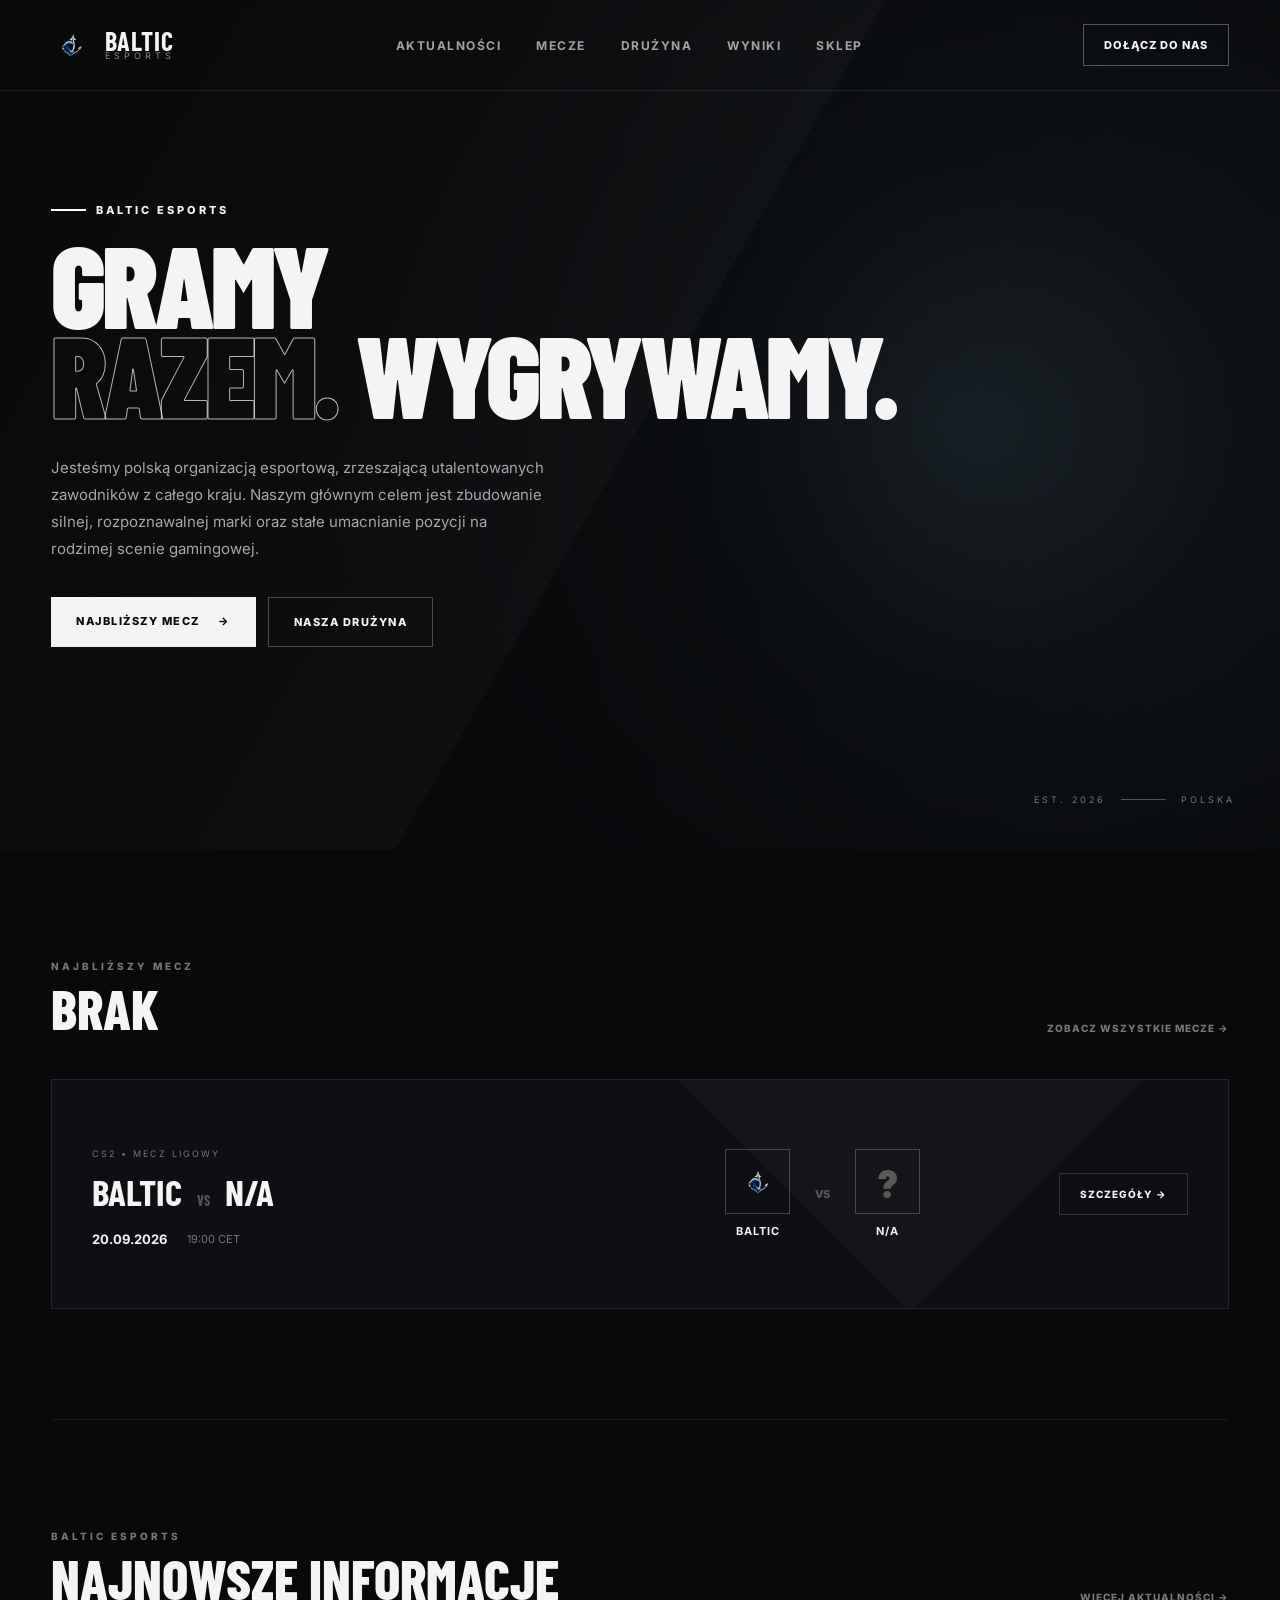
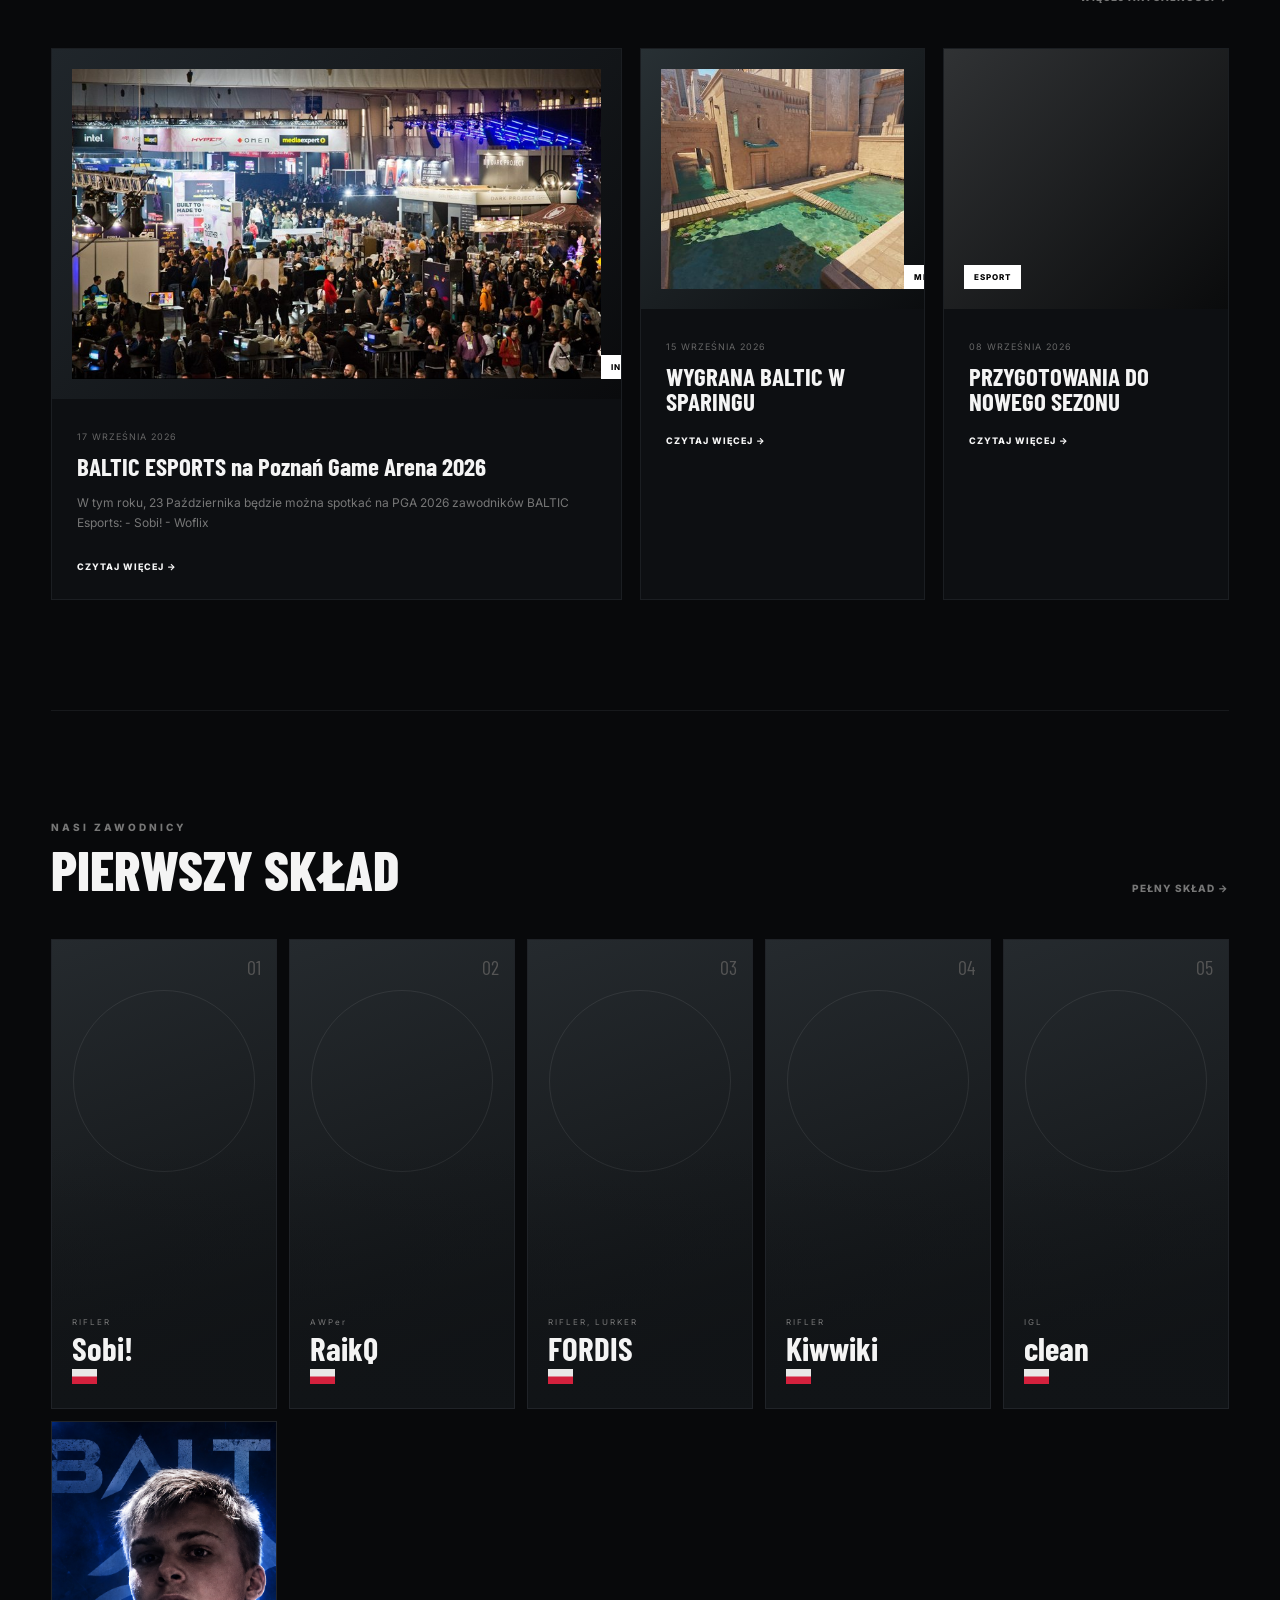
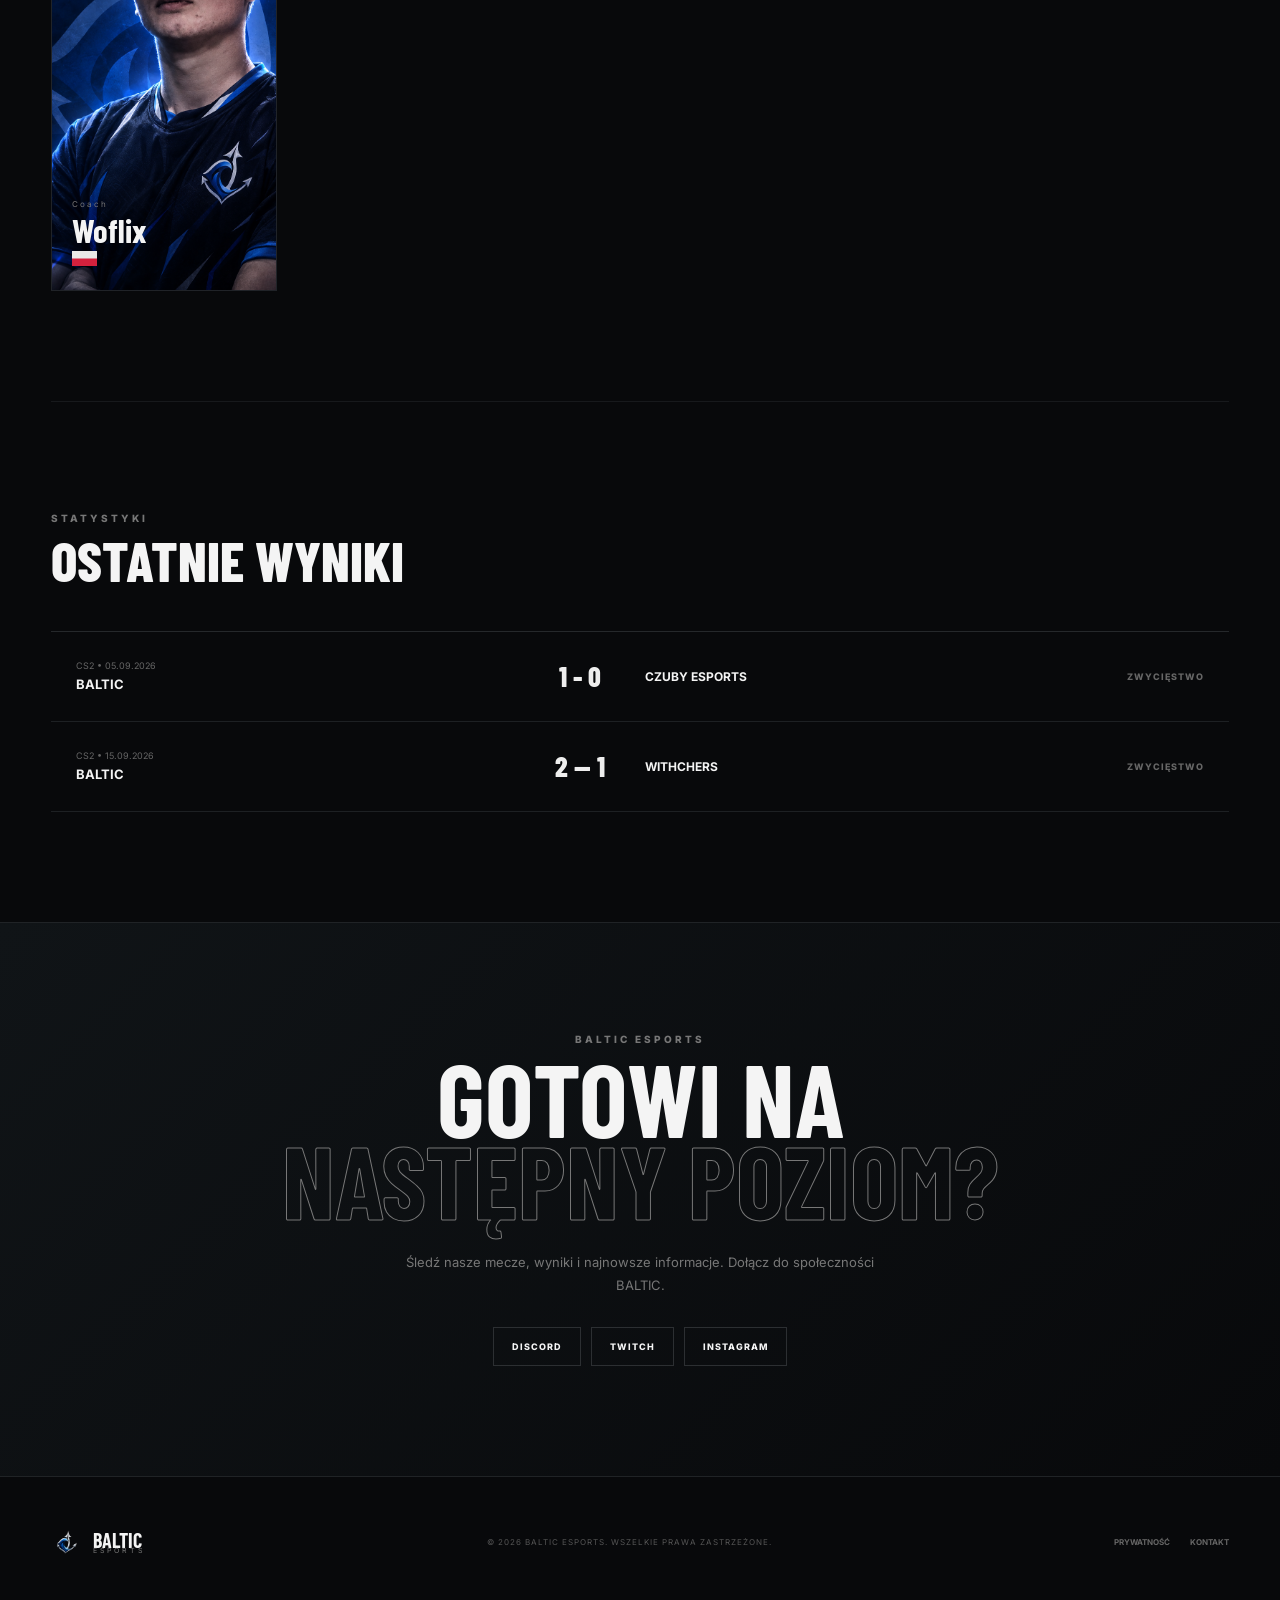
==== index.html @ 7f84e53c "Update links to point to the Baltic Esports news page" ====
<!DOCTYPE html>
<html lang="pl">
<head>
    <meta charset="UTF-8">
    <meta name="viewport" content="width=device-width, initial-scale=1.0">
    <title>BALTIC Esports</title>
    <link rel="stylesheet" href="index.css">
</head>
<body>
    <header class="navbar">
        <div class="nav-container">
            <a href="#" class="logo">
                <div class="logo-mark"><img class="logobaltic" src="BalticLogo.png" alt="Baltic"></div>
                <div class="logo-text">
                    <strong>BALTIC</strong>
                    <span>ESPORTS</span>
                </div>
            </a>
            <nav>
                <a href="#aktualnosci">AKTUALNOŚCI</a>
                <a href="#mecze">MECZE</a>
                <a href="#druzyna">DRUŻYNA</a>
                <a href="#wyniki">WYNIKI</a>
                <a href="#sklep">SKLEP</a>
            </nav>
            <a href="#kontakt" class="nav-button">DOŁĄCZ DO NAS</a>
        </div>
    </header>
    <main>
        <section class="hero">
            <div class="hero-overlay"></div>
            <div class="hero-content">
                <div class="hero-label">
                    <span></span>
                    BALTIC ESPORTS
                </div>
                <h1>
                    GRAMY<br>
                    <span>RAZEM.</span>
                    WYGRYWAMY.
                </h1>
                <p>
                    Jesteśmy polską organizacją esportową, zrzeszającą utalentowanych zawodników z całego kraju. Naszym głównym celem jest zbudowanie silnej, rozpoznawalnej marki oraz stałe umacnianie pozycji na rodzimej scenie gamingowej.
                </p>
                <div class="hero-buttons">
                    <a href="#mecze" class="button primary">
                        NAJBLIŻSZY MECZ
                        <span>→</span>
                    </a>
                    <a href="#druzyna" class="button secondary">
                        NASZA DRUŻYNA
                    </a>
                </div>
            </div>
            <div class="hero-side">
                <span>EST. 2026</span>
                <div></div>
                <span>POLSKA</span>
            </div>
        </section>
        <section class="match-section" id="mecze">
            <div class="section-header">
                <div>
                    <span class="section-tag">NAJBLIŻSZY MECZ</span>
                    <h2>BRAK</h2>
                </div>
                <a href="#wyniki">ZOBACZ WSZYSTKIE MECZE →</a>
            </div>
            <div class="match-card">
                <div class="match-info">
                    <span class="match-label">CS2 • MECZ LIGOWY</span>
                    <h3>BALTIC <span>VS</span> N/A</h3>

                    <div class="match-date">
                        <strong>20.09.2026</strong>
                        <span>19:00 CET</span>
                    </div>
                </div>
                <div class="match-teams">
                    <div class="team">
                        <div class="team-logo"><img class="logobaltic" src="BalticLogo.png" alt="Baltic"></div>
                        <strong>BALTIC</strong>
                    </div>
                    <div class="vs">VS</div>
                    <div class="team">
                        <div class="enemy-logo">?</div>
                        <strong>N/A</strong>
                    </div>
                </div>
                <a href="#" class="match-button">SZCZEGÓŁY →</a>
            </div>
        </section>
        <section class="news-section" id="aktualnosci">
            <div class="section-header">
                <div>
                    <span class="section-tag">BALTIC ESPORTS</span>
                    <h2>NAJNOWSZE INFORMACJE</h2>
                </div>
                <a href="#">WIĘCEJ AKTUALNOŚCI →</a>
            </div>
            <div class="news-grid">
                <article class="news-card featured">
                    <div class="news-image image-one">
                        <img src="pga.jpg" alt="pga">
                        <span>INFORMACJE</span>
                    </div>
                    <div class="news-content">
                        <small>17 WRZEŚNIA 2026</small>
                        <h3>BALTIC ESPORTS na Poznań Game Arena 2026</h3>
                        <p>
                            W tym roku, 23 Października będzie można spotkać na PGA 2026 zawodników BALTIC Esports:
                            - Sobi!
                            - Woflix
                        </p>
                        <a href="https://baltic-esports.com/aktualnosci">CZYTAJ WIĘCEJ →</a>
                    </div>
                </article>
                <article class="news-card">
                    <div class="news-image image-two">
                        <img src="anubis.jpg" alt="anubis">
                        <span>MECZE</span>
                    </div>
                    <div class="news-content">
                        <small>15 WRZEŚNIA 2026</small>
                        <h3>WYGRANA BALTIC W SPARINGU</h3>
                        <a href="https://baltic-esports.com/aktualnosci">CZYTAJ WIĘCEJ →</a>
                    </div>
                </article>
                <article class="news-card">
                    <div class="news-image image-three">
                        <span>ESPORT</span>
                    </div>
                    <div class="news-content">
                        <small>08 WRZEŚNIA 2026</small>
                        <h3>PRZYGOTOWANIA DO NOWEGO SEZONU</h3>
                        <a href="#">CZYTAJ WIĘCEJ →</a>
                    </div>
                </article>
            </div>
        </section>
        <section class="team-section" id="druzyna">
            <div class="section-header">
                <div>
                    <span class="section-tag">NASI ZAWODNICY</span>
                    <h2>PIERWSZY SKŁAD</h2>
                </div>
                <a href="#">PEŁNY SKŁAD →</a>
            </div>
            <div class="players">
                <div class="player">
                    <div class="player-number">01</div>
                    <div class="player-photo"></div>
                    <div class="player-info">
                        <span>RIFLER</span>
                        <h3>Sobi!</h3>
                        <small><img class="flaga" src="flagapolski.png" alt="polska"></small>
                    </div>
                </div>
                <div class="player">
                    <div class="player-number">02</div>
                    <div class="player-photo"></div>
                    <div class="player-info">
                        <span>AWPer</span>
                        <h3>RaikQ</h3>
                        <small><img class="flaga" src="flagapolski.png" alt="polska"></small>
                    </div>
                </div>
                <div class="player">
                    <div class="player-number">03</div>
                    <div class="player-photo"></div>
                    <div class="player-info">
                        <span>RIFLER, LURKER</span>
                        <h3>FORDIS</h3>
                        <small><img class="flaga" src="flagapolski.png" alt="polska"></small>
                    </div>
                </div>
                <div class="player">
                    <div class="player-number">04</div>
                    <div class="player-photo"></div>
                    <div class="player-info">
                        <span>RIFLER</span>
                        <h3>Kiwwiki</h3>
                        <small><img class="flaga" src="flagapolski.png" alt="polska"></small>
                    </div>
                </div>
                <div class="player">
                    <div class="player-number">05</div>
                    <div class="player-photo"></div>
                    <div class="player-info">
                        <span>IGL</span>
                        <h3>clean</h3>
                        <small><img class="flaga" src="flagapolski.png" alt="polska"></small>
                    </div>
                </div>
                <div class="player">
                    <div class="player-number">M</div>
                    <div class="player-photo"><img class="playerphoto" src="BALTIC_Woflix.png" alt="Woflix"</div>
                    <div class="player-info">
                        <span>Coach</span>
                        <h3>Woflix</h3>
                        <small><img class="flaga" src="flagapolski.png" alt="polska"></small>
                    </div>
                </div>
            </div>
        </section>
        <section class="results-section" id="wyniki">
            <div class="section-header">
                <div>
                    <span class="section-tag">STATYSTYKI</span>
                    <h2>OSTATNIE WYNIKI</h2>
                </div>
            </div>
            <div class="results">
                <div class="result">
                    <div>
                        <span>CS2 • 05.09.2026</span>
                        <strong>BALTIC</strong>
                    </div>

                    <div class="score win">
                        1 - 0
                    </div>

                    <div class="opponent">
                        CZUBY ESPORTS
                    </div>

                    <div class="result-status">ZWYCIĘSTWO</div>
                </div>
                <div class="result">
                    <div>
                        <span>CS2 • 15.09.2026</span>
                        <strong>BALTIC</strong>
                    </div>
                    <div class="score win">
                        2 — 1
                    </div>
                    <div class="opponent">
                        WITHCHERS
                    </div>
                    <div class="result-status">ZWYCIĘSTWO</div>
                </div>

            </div>

        </section>
        <section class="cta" id="kontakt">
            <div class="cta-content">
                <span class="section-tag">BALTIC ESPORTS</span>
                <h2>
                    GOTOWI NA<br>
                    <span>NASTĘPNY POZIOM?</span>
                </h2>
                <p>
                    Śledź nasze mecze, wyniki i najnowsze informacje.
                    Dołącz do społeczności BALTIC.
                </p>
                <div class="social-buttons">
                    <a href="https://discord.gg/GJgg8WzSNc">DISCORD</a>
                    <a href="https://twitch.tv/Baltic_Live">TWITCH</a>
                    <a href="https://instragram.com/Woflix_">INSTAGRAM</a>
                </div>
            </div>
        </section>
    </main>
    <footer>
        <div class="footer-logo">
            <div class="logo-mark"><img class="logobaltic" src="BalticLogo.png" alt="Baltic"></div>
            <div>
                <strong>BALTIC</strong>
                <span>ESPORTS</span>
            </div>
        </div>
        <p>© 2026 BALTIC ESPORTS. WSZELKIE PRAWA ZASTRZEŻONE.</p>
        <div class="footer-links">
            <a href="#">PRYWATNOŚĆ</a>
            <a href="mailto:woflix@baltic-esports.com">KONTAKT</a>
        </div>
    </footer>
</body>
</html>
---- index.css ----
@import url('https://fonts.googleapis.com/css2?family=Barlow+Condensed:wght@400;500;600;700;800;900&family=Inter:wght@400;500;600;700;800&display=swap');


/* =========================
   RESET
========================= */

* {
    margin: 0;
    padding: 0;
    box-sizing: border-box;
}

html {
    scroll-behavior: smooth;
}

body {
    background: #08090b;
    color: #f4f4f4;
    font-family: "Inter", sans-serif;
}

a {
    color: inherit;
    text-decoration: none;
}


/* =========================
   NAVBAR
========================= */

.navbar {
    position: absolute;
    top: 0;
    left: 0;
    width: 100%;
    z-index: 20;
    border-bottom: 1px solid rgba(255,255,255,0.08);
}

.nav-container {
    width: min(1400px, 92%);
    margin: auto;
    height: 90px;

    display: flex;
    align-items: center;
    justify-content: space-between;
}

.logo {
    display: flex;
    align-items: center;
    gap: 12px;
}

.logo-mark {
    width: 42px;
    height: 42px;
    display: flex;
    align-items: center;
    justify-content: center;
    color: #08090b;
    font-family: "Barlow Condensed";
    font-size: 30px;
    font-weight: 900;
    transform: skew(-8deg);
}

.logo-text {
    display: flex;
    flex-direction: column;
    line-height: 0.85;
}

.logo-text strong {
    font-family: "Barlow Condensed";
    font-size: 26px;
    letter-spacing: 1px;
}

.logo-text span {
    font-size: 9px;
    letter-spacing: 4px;
    opacity: 0.55;
}

nav {
    display: flex;
    gap: 35px;
}

nav a {
    font-size: 12px;
    font-weight: 700;
    letter-spacing: 1.5px;
    opacity: 0.65;
    transition: 0.25s;
}

nav a:hover {
    opacity: 1;
}

.nav-button {
    padding: 13px 20px;
    border: 1px solid rgba(255,255,255,0.3);

    font-size: 11px;
    font-weight: 800;
    letter-spacing: 1px;

    transition: 0.25s;
}

.nav-button:hover {
    background: white;
    color: black;
}


/* =========================
   HERO
========================= */

.hero {
    height: 850px;
    min-height: 700px;

    position: relative;
    overflow: hidden;

    display: flex;
    align-items: center;

    background:
        linear-gradient(90deg, #08090b 0%, rgba(8,9,11,0.85) 38%, rgba(8,9,11,0.25) 100%),
        radial-gradient(circle at 75% 50%, #25343d 0%, #11171b 25%, #08090b 60%);
}

.hero::after {
    content: "";

    position: absolute;
    inset: 0;

    background:
        linear-gradient(120deg,
        transparent 0%,
        rgba(255,255,255,0.025) 50%,
        transparent 50%);

    pointer-events: none;
}

.hero-content {
    position: relative;
    z-index: 5;

    width: min(1400px, 92%);
    margin: auto;
}

.hero-label {
    display: flex;
    align-items: center;
    gap: 10px;

    font-size: 11px;
    font-weight: 800;
    letter-spacing: 3px;

    margin-bottom: 22px;
}

.hero-label span {
    width: 35px;
    height: 2px;
    background: white;
}

.hero h1 {
    font-family: "Barlow Condensed";
    font-size: clamp(80px, 9vw, 145px);
    font-weight: 900;
    line-height: 0.78;
    letter-spacing: -4px;
}

.hero h1 span {
    color: transparent;
    -webkit-text-stroke: 1px rgba(255,255,255,0.7);
}

.hero p {
    max-width: 500px;
    margin-top: 35px;

    font-size: 15px;
    line-height: 1.8;
    color: #a5a7aa;
}

.hero-buttons {
    display: flex;
    gap: 12px;
    margin-top: 35px;
}

.button {
    padding: 17px 25px;

    font-size: 11px;
    font-weight: 800;
    letter-spacing: 1.5px;

    transition: 0.25s;
}

.button.primary {
    background: #f3f3f3;
    color: #08090b;
}

.button.primary span {
    margin-left: 15px;
}

.button.primary:hover {
    transform: translateY(-3px);
}

.button.secondary {
    border: 1px solid rgba(255,255,255,0.25);
}

.button.secondary:hover {
    background: rgba(255,255,255,0.08);
}

.hero-side {
    position: absolute;
    right: 45px;
    bottom: 45px;

    display: flex;
    align-items: center;
    gap: 15px;

    font-size: 9px;
    letter-spacing: 3px;
    color: #777;
}

.hero-side div {
    width: 45px;
    height: 1px;
    background: #555;
}


/* =========================
   GENERAL SECTIONS
========================= */

section:not(.hero) {
    width: min(1400px, 92%);
    margin: auto;
    padding: 110px 0;
}

.section-header {
    display: flex;
    align-items: end;
    justify-content: space-between;

    margin-bottom: 45px;
}

.section-tag {
    display: block;

    font-size: 10px;
    font-weight: 800;
    letter-spacing: 3px;

    color: #777;

    margin-bottom: 12px;
}

.section-header h2 {
    font-family: "Barlow Condensed";
    font-size: 55px;
    line-height: 0.9;
    font-weight: 800;
}

.section-header > a {
    font-size: 10px;
    font-weight: 800;
    letter-spacing: 1px;
    color: #777;
}

.section-header > a:hover {
    color: white;
}


/* =========================
   MATCH
========================= */

.match-section {
    border-bottom: 1px solid #17191c;
}

.match-card {
    min-height: 230px;

    padding: 40px;

    border: 1px solid #24272b;
    background: #0d0f12;

    display: grid;
    grid-template-columns: 1.2fr 1fr auto;
    align-items: center;
    gap: 30px;

    position: relative;
    overflow: hidden;
}

.match-card::before {
    content: "";

    position: absolute;
    width: 400px;
    height: 400px;

    right: 10%;
    top: -250px;

    background: rgba(255,255,255,0.025);
    transform: rotate(45deg);
}

.match-label {
    font-size: 9px;
    letter-spacing: 2px;
    color: #777;
}

.match-info h3 {
    font-family: "Barlow Condensed";
    font-size: 37px;
    margin: 8px 0 18px;
}

.match-info h3 span {
    font-size: 14px;
    color: #555;
    margin: 0 8px;
}

.match-date {
    display: flex;
    gap: 20px;
    align-items: center;
}

.match-date strong {
    font-size: 13px;
}

.match-date span {
    color: #777;
    font-size: 11px;
}

.match-teams {
    display: flex;
    align-items: center;
    justify-content: center;
    gap: 25px;
}

.team {
    display: flex;
    flex-direction: column;
    align-items: center;
    gap: 10px;
}

.team-logo,
.enemy-logo {
    width: 65px;
    height: 65px;

    display: flex;
    align-items: center;
    justify-content: center;

    font-family: "Barlow Condensed";
    font-size: 40px;
    font-weight: 900;

    border: 1px solid #444;
}

.enemy-logo {
    color: #555;
}

.team strong {
    font-size: 11px;
    letter-spacing: 1px;
}

.vs {
    color: #555;
    font-size: 11px;
    font-weight: 800;
}

.match-button {
    padding: 14px 20px;

    border: 1px solid #333;

    font-size: 10px;
    font-weight: 800;
    letter-spacing: 1px;

    transition: 0.25s;
}

.match-button:hover {
    background: white;
    color: black;
}


/* =========================
   NEWS
========================= */

.news-grid {
    display: grid;
    grid-template-columns: 2fr 1fr 1fr;
    gap: 18px;
}

.news-card {
    background: #0d0f12;
    border: 1px solid #1b1e22;
    overflow: hidden;
}
.news-image img {
  width: 100%;
  height: 100%;
  object-fit: cover;
  display: block; /* Usuwa zbędny margines na dole obrazka */
}
.news-image {
    height: 260px;
    display: flex;
    align-items: end;
    padding: 20px;
    background:
        linear-gradient(135deg, #20262b, #0a0b0d);
}

.featured .news-image {
    height: 350px;
}

.image-two {
    background:
        linear-gradient(135deg, #283034, #0b0d0f);
}

.image-three {
    background:
        linear-gradient(135deg, #303234, #0a0b0c);
}

.news-image span {
    padding: 7px 10px;
    background: white;
    color: black;

    font-size: 8px;
    font-weight: 800;
    letter-spacing: 1px;
}

.news-content {
    padding: 25px;
}

.news-content small {
    font-size: 9px;
    color: #666;
    letter-spacing: 1px;
}

.news-content h3 {
    font-family: "Barlow Condensed";
    font-size: 25px;
    line-height: 1;

    margin: 10px 0 14px;
}

.news-content p {
    color: #777;
    font-size: 12px;
    line-height: 1.7;
    margin-bottom: 20px;
}

.news-content a {
    font-size: 9px;
    font-weight: 800;
    letter-spacing: 1px;
}


/* =========================
   TEAM
========================= */

.team-section {
    border-top: 1px solid #17191c;
}

.players {
    display: grid;
    grid-template-columns: repeat(5, 1fr);
    gap: 12px;
}

.player {
    height: 470px;

    position: relative;
    overflow: hidden;

    background:
        linear-gradient(160deg, #252a2e, #0d0f11);

    border: 1px solid #202328;

    transition: 0.3s;
}

.player:hover {
    transform: translateY(-8px);
    border-color: #555;
}

.player::before {
    content: "";

    position: absolute;
    width: 180px;
    height: 180px;

    top: 50px;
    left: 50%;

    transform: translateX(-50%);

    border-radius: 50%;

    border: 1px solid rgba(255,255,255,0.08);
}

.player-photo {
    position: absolute;
    width: 100%;
    height: 80%;
    bottom: 0;
    background:
        linear-gradient(
            to top,
            #111417 0%,
            transparent 70%
        );
}
.playerphoto {
   height: 470px;
   position: absolute;
   left: -30%;
   bottom: 0;
}

.player-number {
    position: absolute;

    right: 15px;
    top: 15px;

    font-family: "Barlow Condensed";
    font-size: 20px;
    color: #555;
}

.player-info {
    position: absolute;

    bottom: 20px;
    left: 20px;

    z-index: 2;
}

.player-info span {
    font-size: 8px;
    letter-spacing: 2px;
    color: #777;
}

.player-info h3 {
    font-family: "Barlow Condensed";
    font-size: 33px;
    line-height: 0.9;
    margin: 5px 0;
}

.player-info small {
    font-size: 9px;
    color: #aaa;
}


/* =========================
   RESULTS
========================= */

.results-section {
    border-top: 1px solid #17191c;
}

.results {
    border-top: 1px solid #25282b;
}

.result {
    min-height: 90px;

    padding: 20px 25px;

    display: grid;
    grid-template-columns: 1fr 130px 1fr 120px;
    align-items: center;

    border-bottom: 1px solid #1d2023;
}

.result > div:first-child {
    display: flex;
    flex-direction: column;
    gap: 5px;
}

.result span {
    color: #666;
    font-size: 9px;
}

.result strong {
    font-size: 13px;
}

.score {
    font-family: "Barlow Condensed";
    font-size: 28px;
    font-weight: 800;
    text-align: center;
}

.score.win {
    color: #eee;
}

.score.loss {
    color: #777;
}

.opponent {
    font-size: 12px;
    font-weight: 700;
   float: right;
}

.result-status {
    text-align: right;
    font-size: 9px;
    font-weight: 800;
    letter-spacing: 1px;
    color: #666;
}


/* =========================
   CTA
========================= */

.cta {
    width: 100% !important;

    text-align: center;

    background:
        linear-gradient(
            135deg,
            #101417,
            #08090b
        );

    border-top: 1px solid #202326;
    border-bottom: 1px solid #202326;
}

.cta-content {
    max-width: 750px;
    margin: auto;
}

.cta h2 {
    font-family: "Barlow Condensed";
    font-size: clamp(65px, 8vw, 110px);
    line-height: 0.8;
    margin-bottom: 30px;
}

.cta h2 span {
    color: transparent;
    -webkit-text-stroke: 1px #777;
}

.cta p {
    color: #777;
    font-size: 13px;
    line-height: 1.8;
    max-width: 500px;
    margin: auto;
}

.social-buttons {
    margin-top: 30px;

    display: flex;
    justify-content: center;
    gap: 10px;
}

.social-buttons a {
    padding: 13px 18px;

    border: 1px solid #2c2f32;

    font-size: 9px;
    font-weight: 800;
    letter-spacing: 1px;

    transition: 0.25s;
}

.social-buttons a:hover {
    background: white;
    color: black;
}


/* =========================
   FOOTER
========================= */

footer {
    min-height: 130px;

    width: min(1400px, 92%);
    margin: auto;

    display: flex;
    align-items: center;
    justify-content: space-between;

    gap: 30px;
}

.footer-logo {
    display: flex;
    align-items: center;
    gap: 10px;
}

.footer-logo .logo-mark {
    width: 32px;
    height: 32px;
    font-size: 22px;
}

.footer-logo > div:last-child {
    display: flex;
    flex-direction: column;
    line-height: 0.8;
}

.footer-logo strong {
    font-family: "Barlow Condensed";
    font-size: 20px;
}

.footer-logo span {
    font-size: 7px;
    letter-spacing: 3px;
    color: #777;
}

footer p {
    color: #555;
    font-size: 8px;
    letter-spacing: 1px;
}

.footer-links {
    display: flex;
    gap: 20px;
}

.footer-links a {
    color: #666;
    font-size: 8px;
    font-weight: 700;
}

.footer-links a:hover {
    color: white;
}


/* =========================
   RESPONSIVE
========================= */

@media (max-width: 1000px) {

    nav {
        display: none;
    }

    .match-card {
        grid-template-columns: 1fr;
        text-align: center;
    }

    .match-date {
        justify-content: center;
    }

    .news-grid {
        grid-template-columns: 1fr;
    }

    .players {
        grid-template-columns: repeat(2, 1fr);
    }

    .result {
        grid-template-columns: 1fr 100px 1fr;
    }

    .result-status {
        display: none;
    }

    footer {
        flex-direction: column;
        justify-content: center;
        padding: 40px 0;
    }
}


@media (max-width: 600px) {

    .nav-button {
        display: none;
    }

    .hero {
        height: 750px;
    }

    .hero h1 {
        font-size: 70px;
        letter-spacing: -2px;
    }

    .hero p {
        font-size: 13px;
    }

    .hero-buttons {
        flex-direction: column;
        width: 220px;
    }

    .section-header {
        align-items: start;
        flex-direction: column;
        gap: 20px;
    }

    .section-header h2 {
        font-size: 43px;
    }

    section:not(.hero) {
        padding: 75px 0;
    }

    .players {
        grid-template-columns: 1fr;
    }

    .player {
        height: 420px;
    }

    .result {
        grid-template-columns: 1fr 90px 1fr;
        padding: 20px 10px;
    }

    .opponent {
        text-align: right;
    }

    .social-buttons {
        flex-direction: column;
        width: 200px;
        margin-left: auto;
        margin-right: auto;
    }
}
.flaga {
   width: 25px;
}
.logobaltic {
   width: 30px;
}
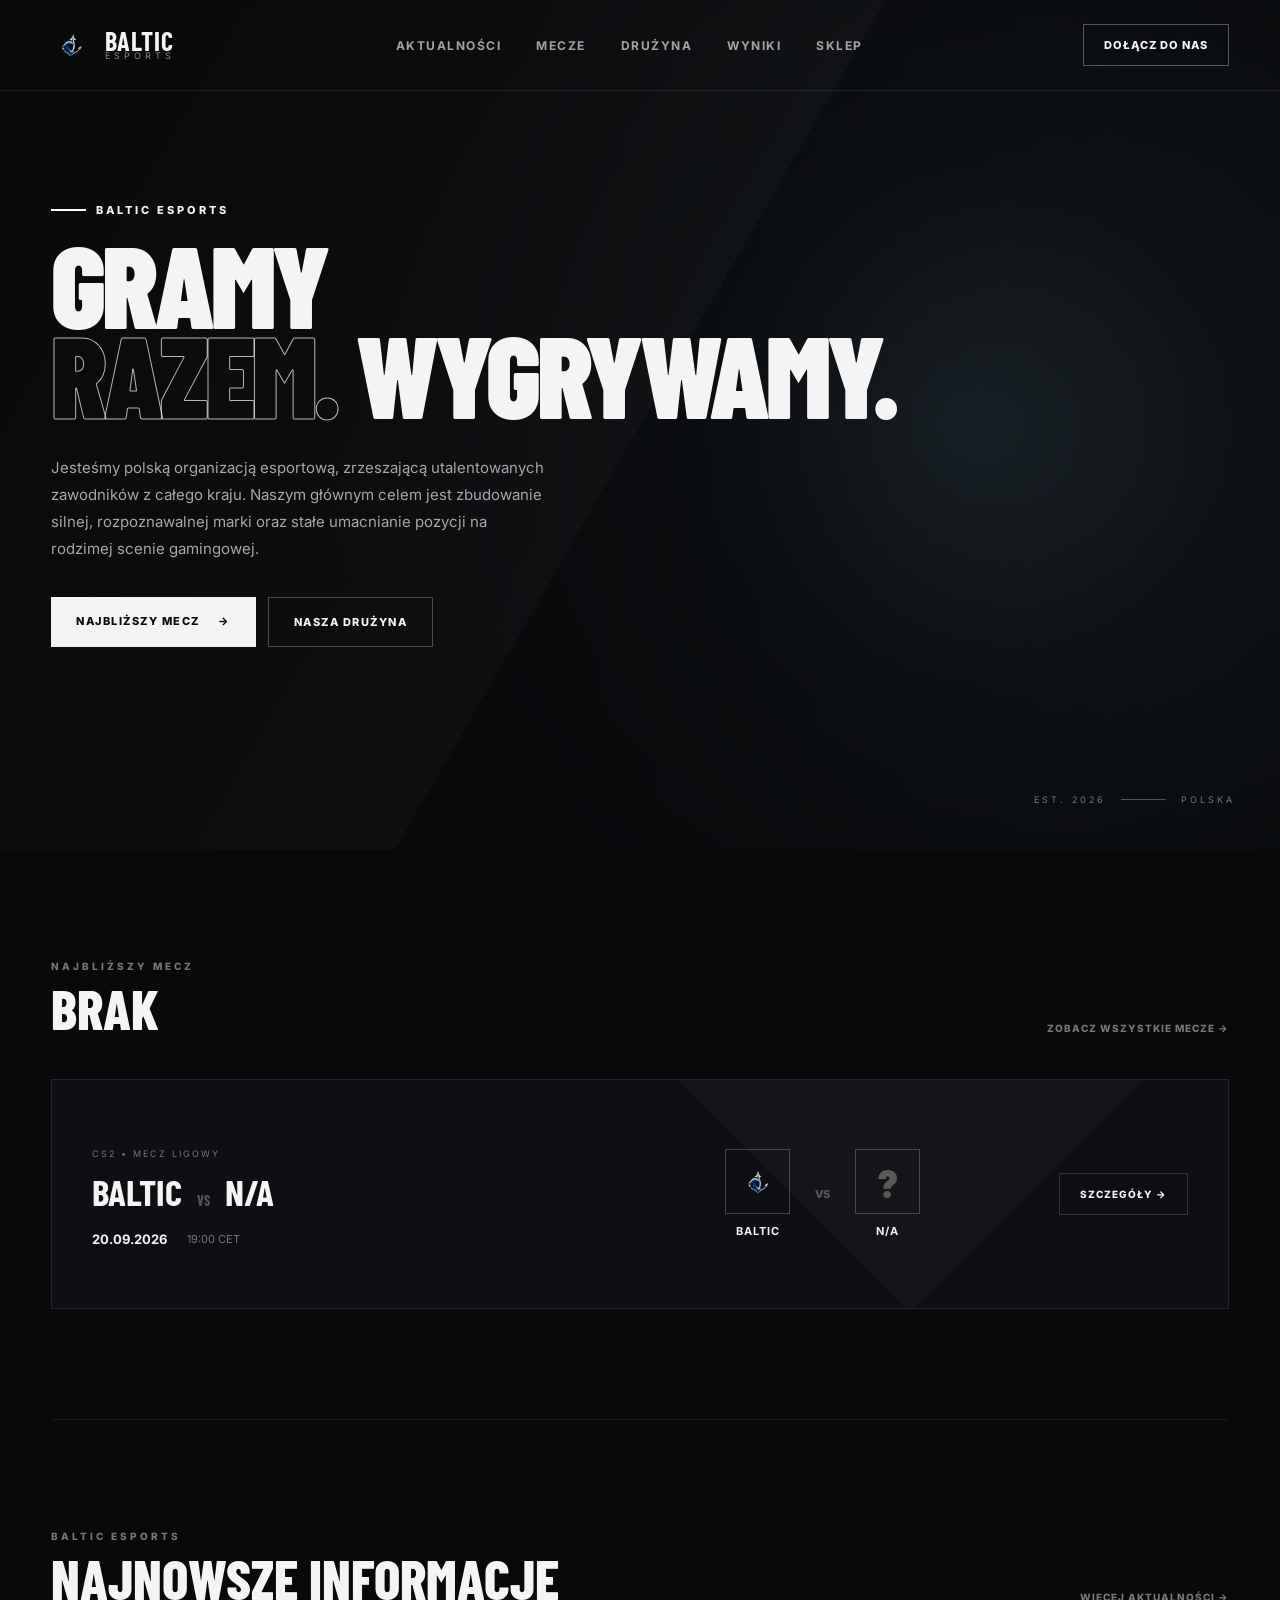
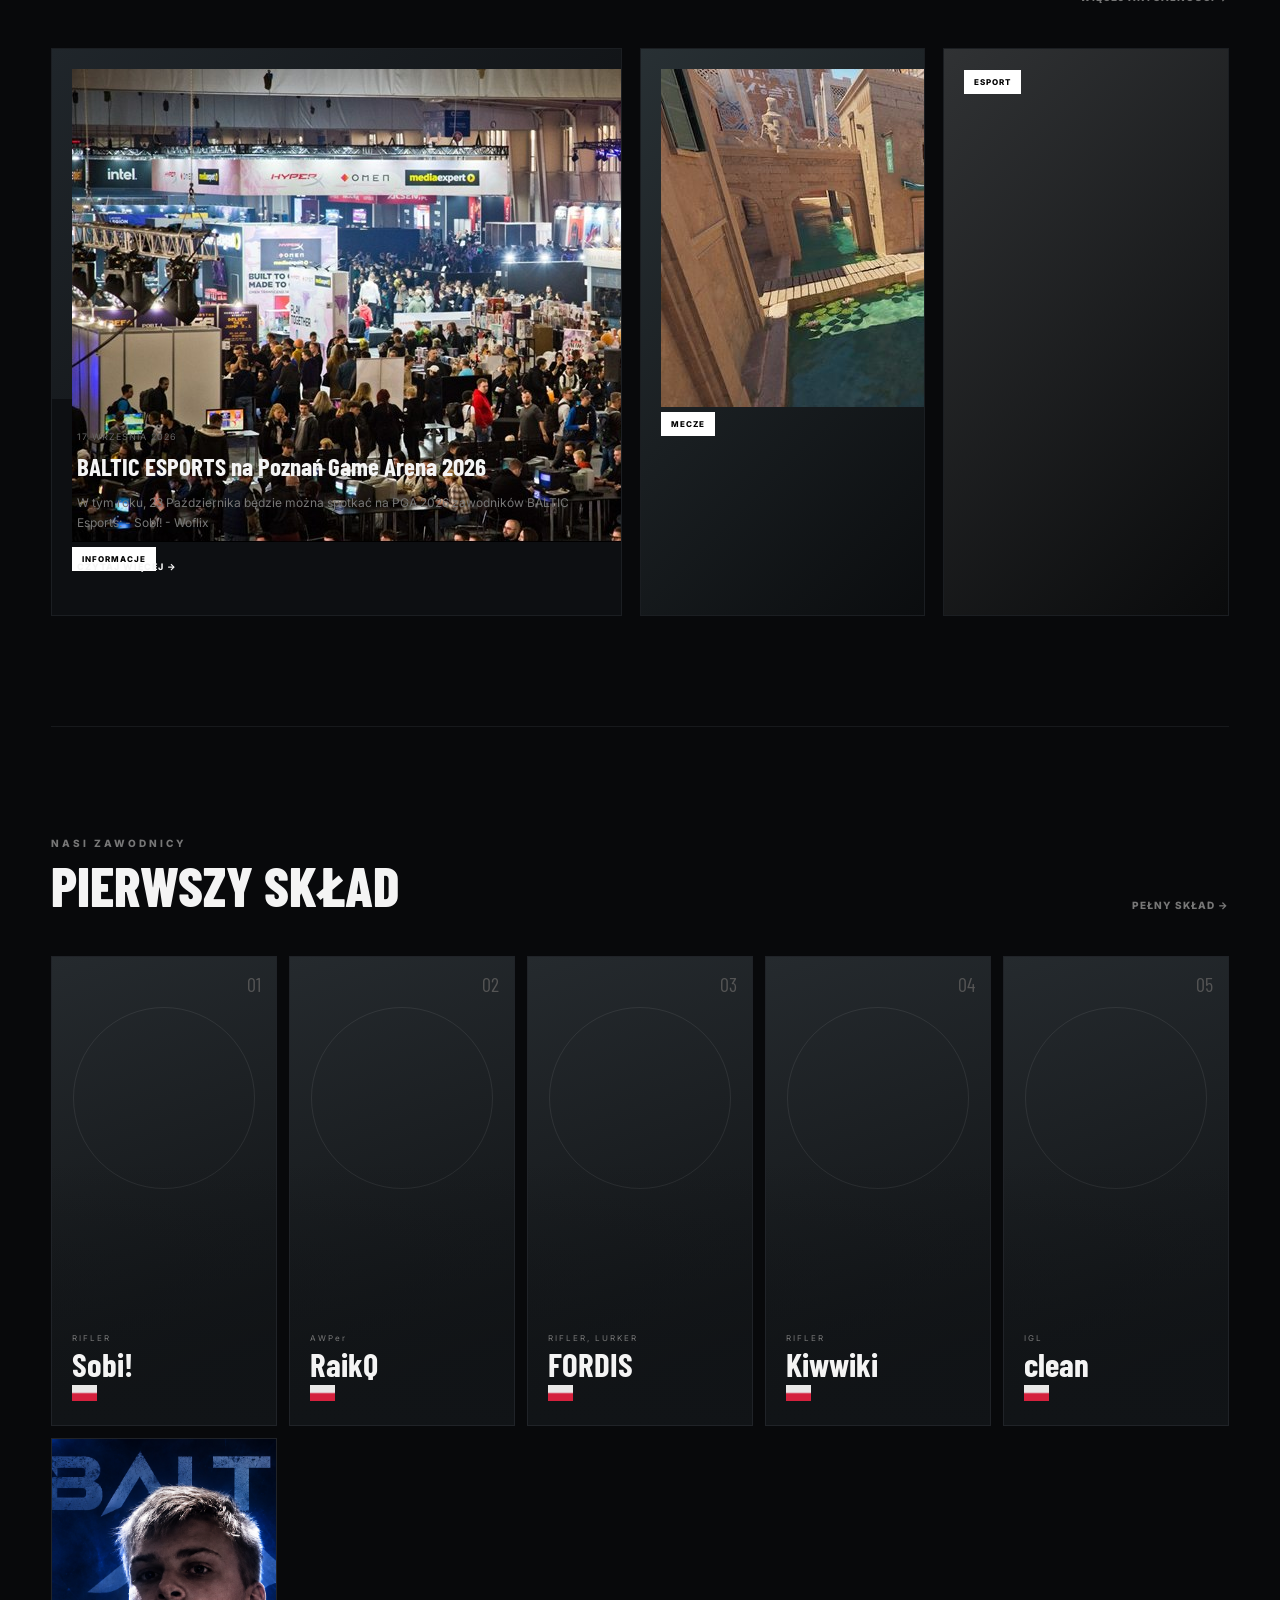
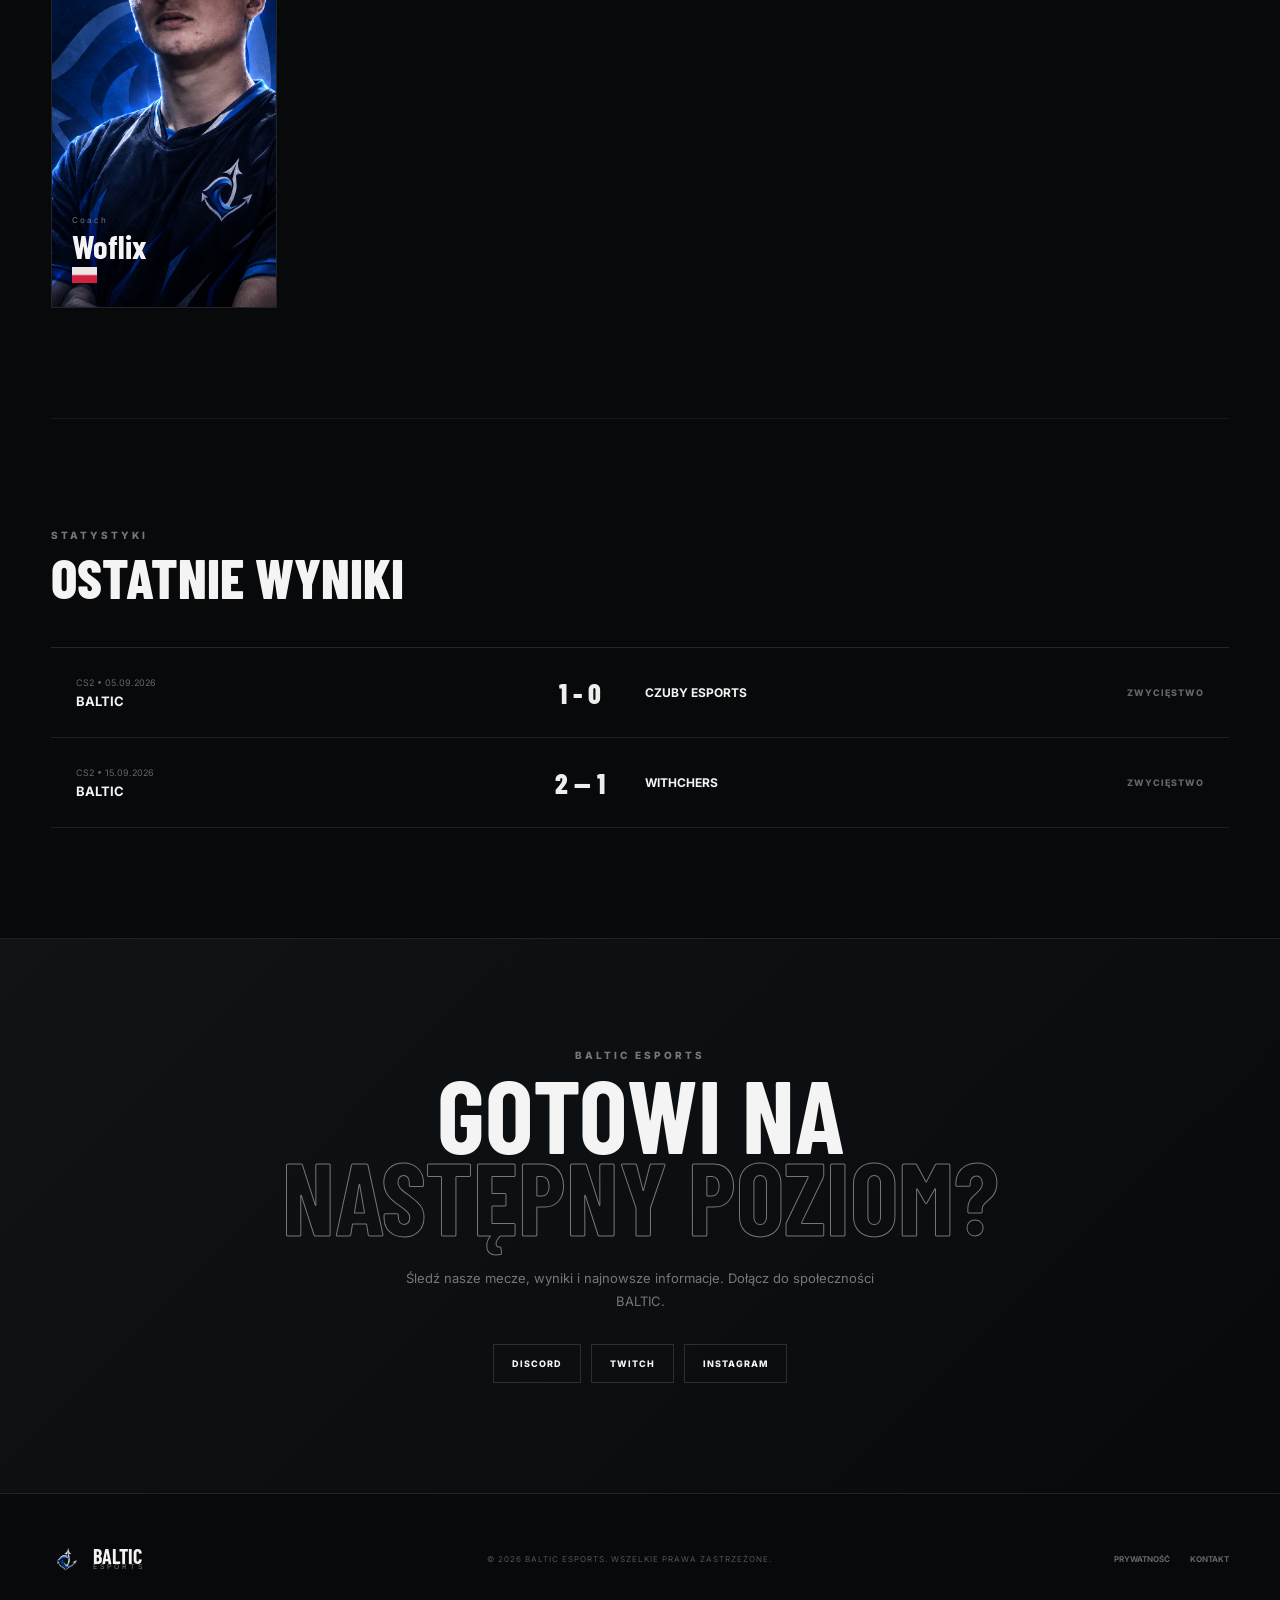
==== commit 001a1320: "Update news links to point to relative path" ====
--- a/index.html
+++ b/index.html
@@ -112,7 +112,7 @@
                             - Sobi!
                             - Woflix
                         </p>
-                        <a href="https://baltic-esports.com/aktualnosci">CZYTAJ WIĘCEJ →</a>
+                        <a href="/aktualnosci/">CZYTAJ WIĘCEJ →</a>
                     </div>
                 </article>
                 <article class="news-card">
@@ -123,7 +123,7 @@
                     <div class="news-content">
                         <small>15 WRZEŚNIA 2026</small>
                         <h3>WYGRANA BALTIC W SPARINGU</h3>
-                        <a href="https://baltic-esports.com/aktualnosci">CZYTAJ WIĘCEJ →</a>
+                        <a href="/aktualnosci/">CZYTAJ WIĘCEJ →</a>
                     </div>
                 </article>
                 <article class="news-card">
--- a/index.css
+++ b/index.css
@@ -460,15 +460,13 @@
     border: 1px solid #1b1e22;
     overflow: hidden;
 }
-.news-image img {
-  width: 100%;
+.news-image {
+    height: 260px;
+    display: flex;
+   width: 100%;
   height: 100%;
   object-fit: cover;
-  display: block; /* Usuwa zbędny margines na dole obrazka */
-}
-.news-image {
-    height: 260px;
-    display: flex;
+  display: block;
     align-items: end;
     padding: 20px;
     background:
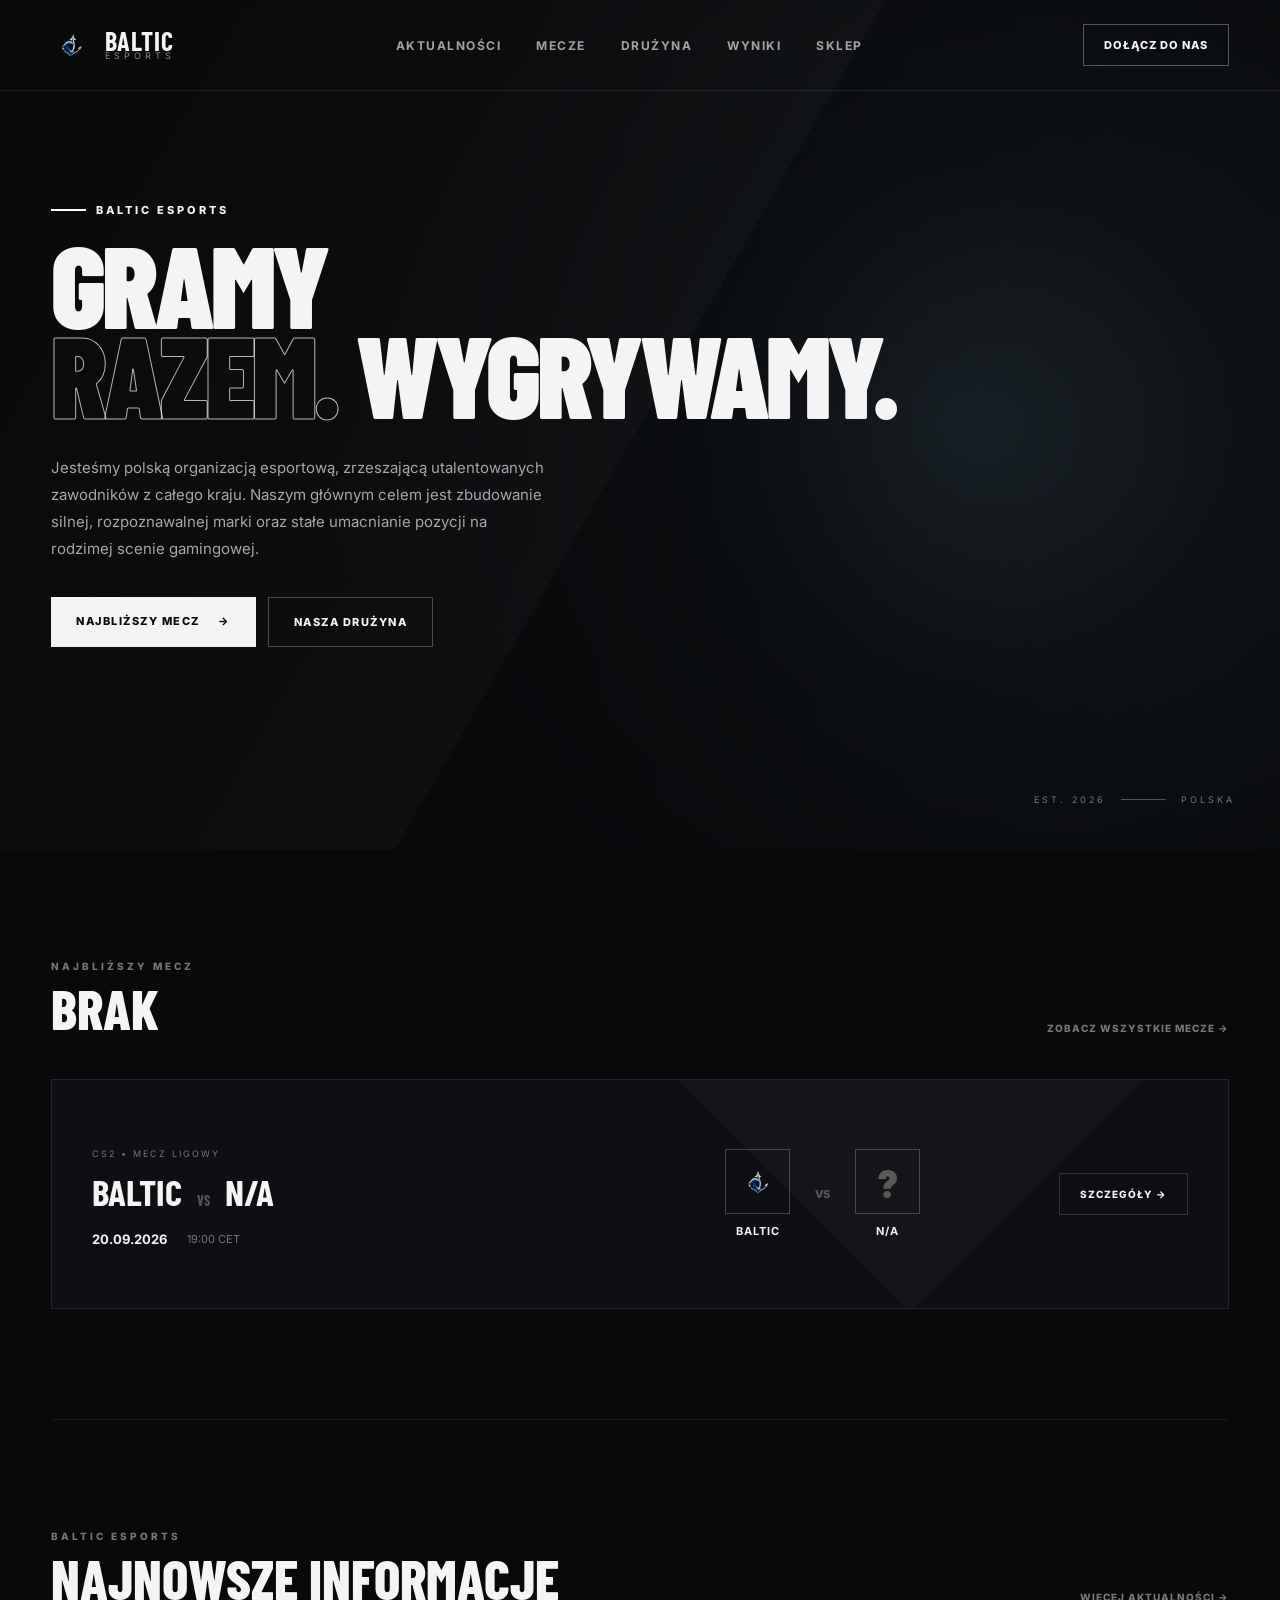
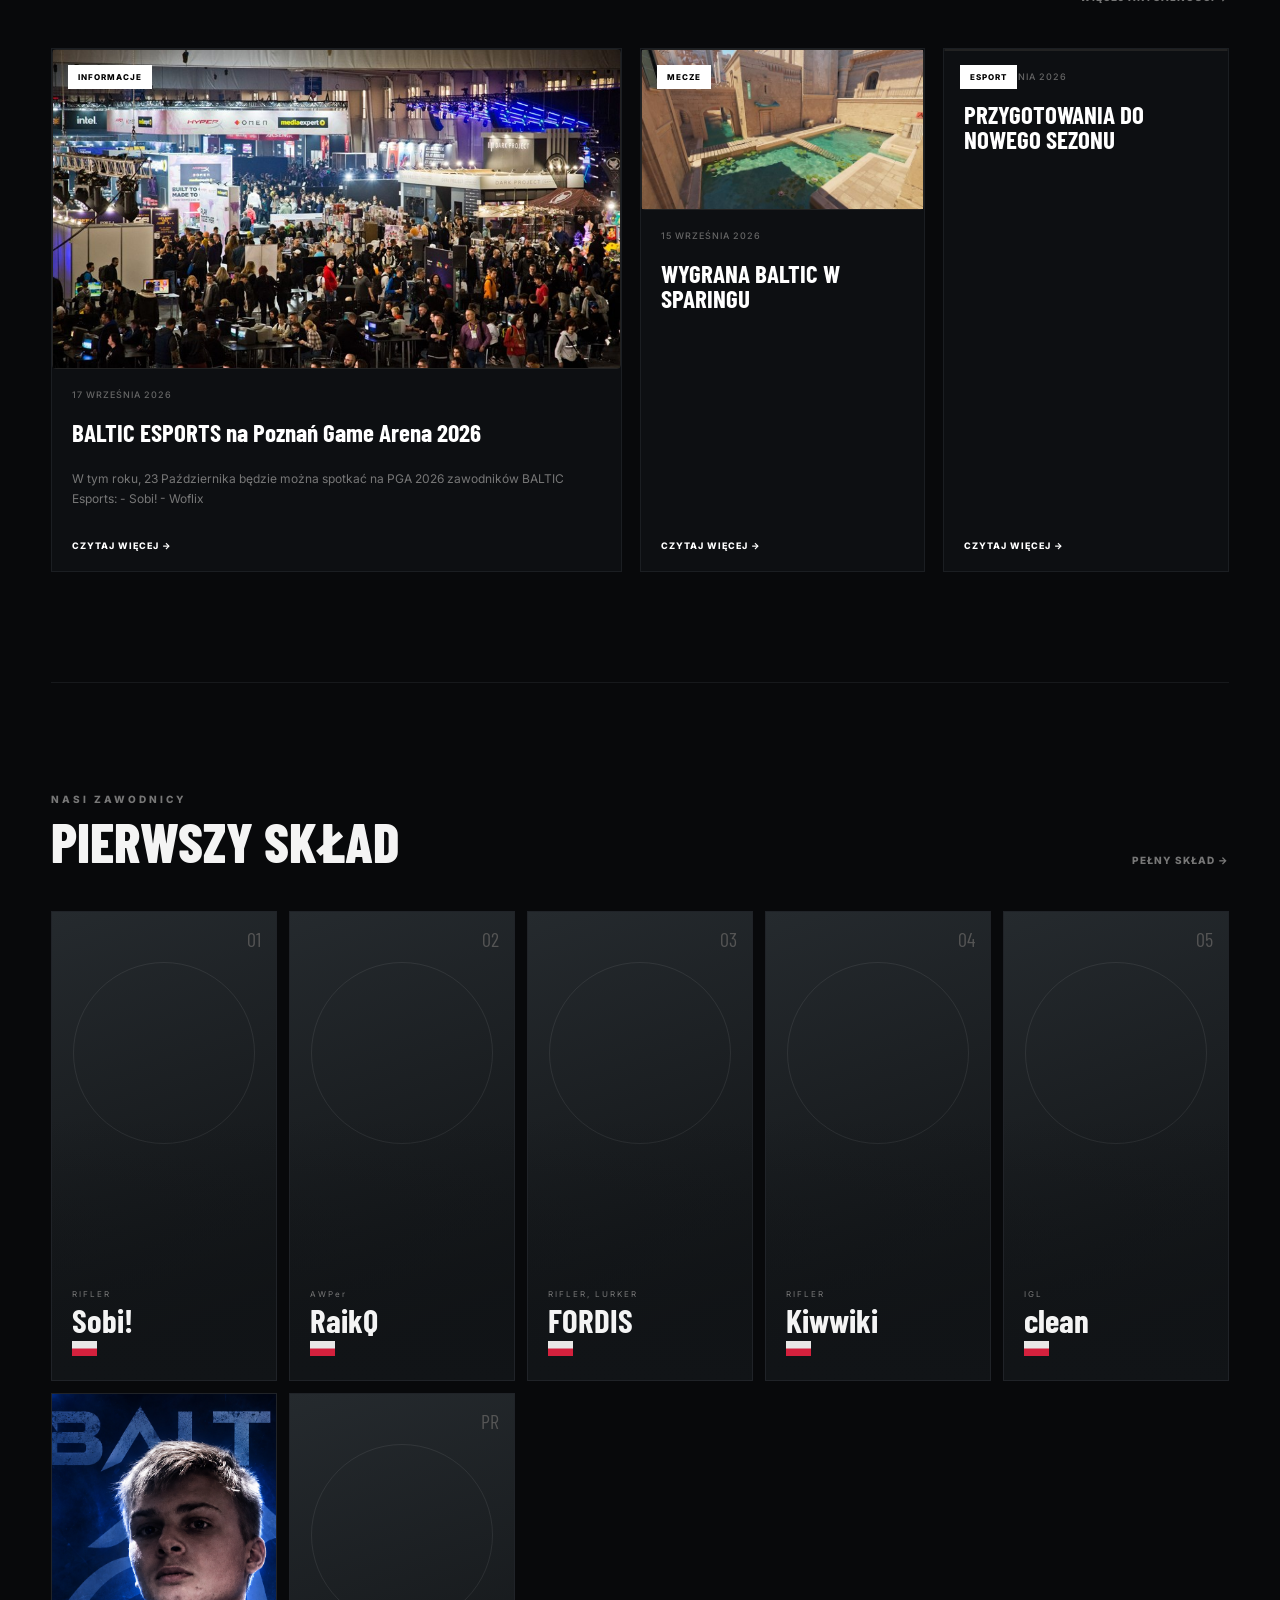
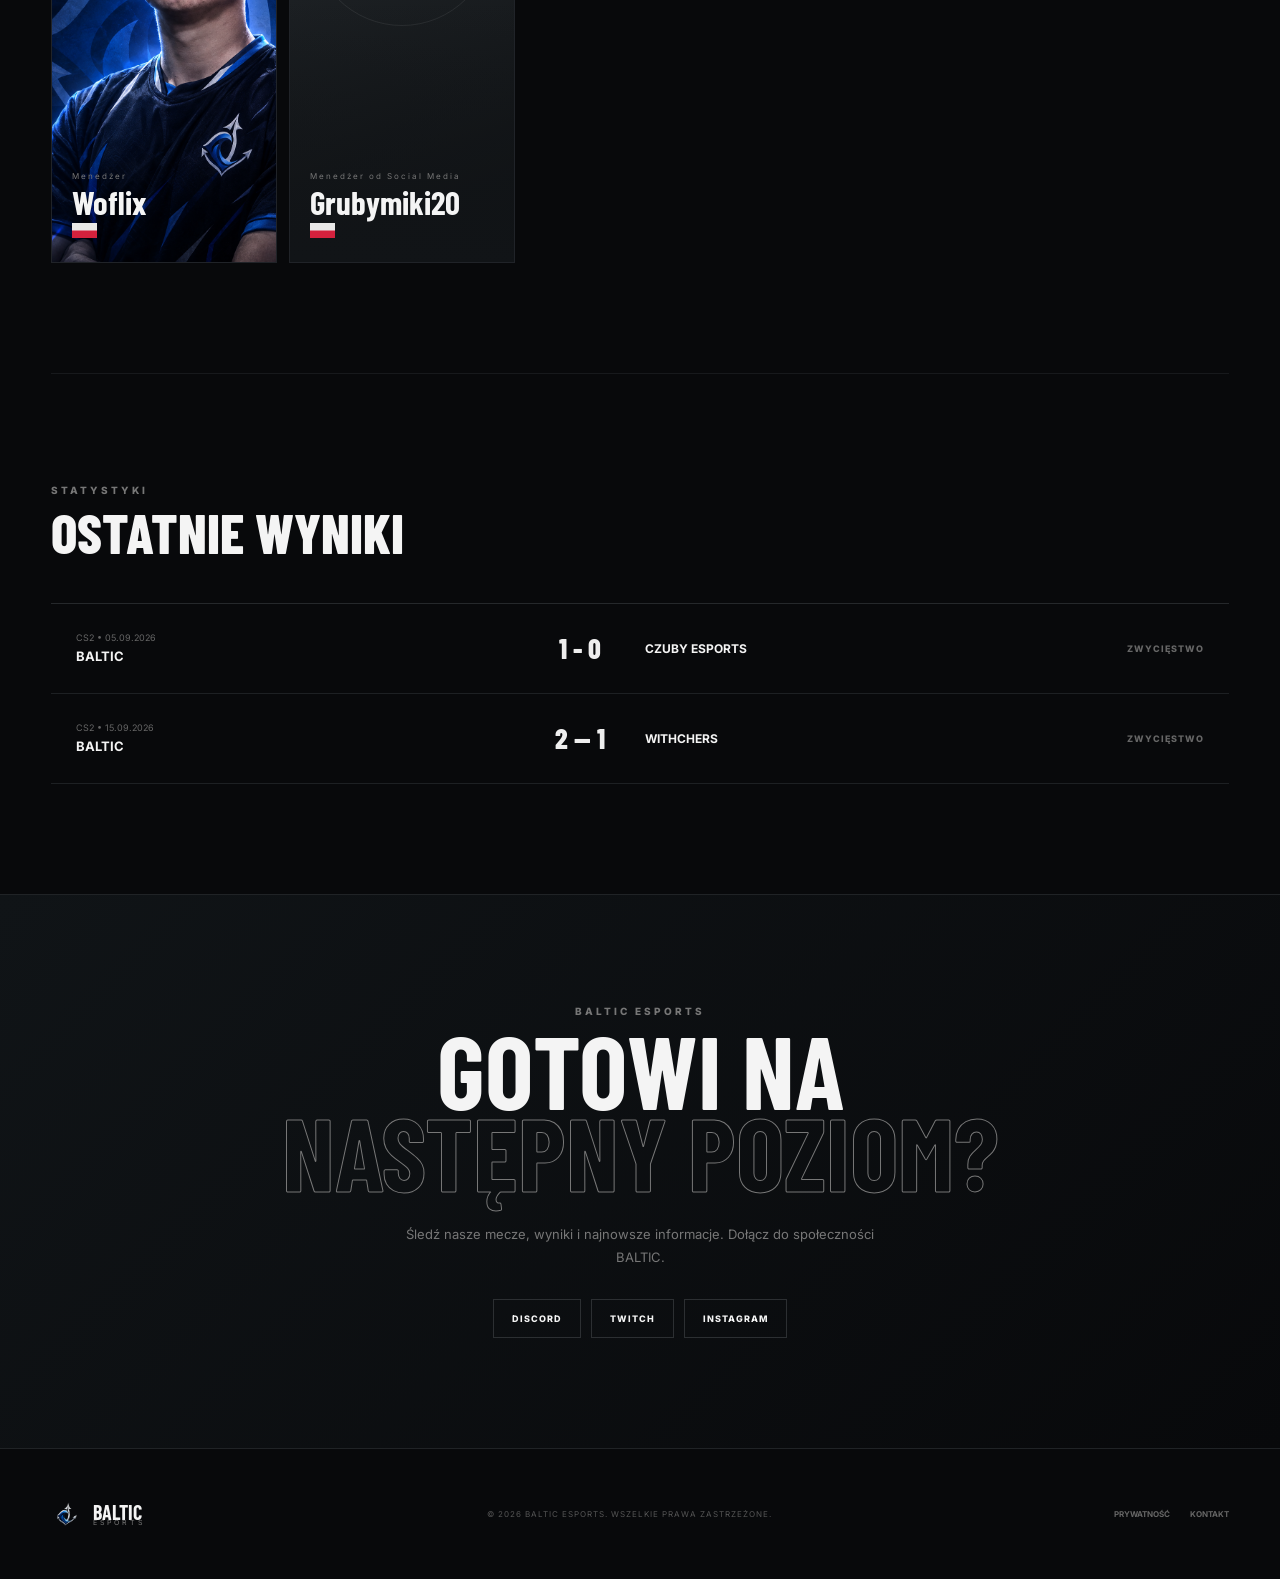
==== commit 09c3b144: "Update player roles and add new player section" ====
--- a/index.html
+++ b/index.html
@@ -194,10 +194,19 @@
                 </div>
                 <div class="player">
                     <div class="player-number">M</div>
-                    <div class="player-photo"><img class="playerphoto" src="BALTIC_Woflix.png" alt="Woflix"</div>
-                    <div class="player-info">
-                        <span>Coach</span>
+                    <div class="player-photo"><img class="playerphoto" src="BALTIC_Woflix.png" alt="Woflix"></div>
+                    <div class="player-info">
+                        <span>Menedżer</span>
                         <h3>Woflix</h3>
+                        <small><img class="flaga" src="flagapolski.png" alt="polska"></small>
+                    </div>
+                </div>
+                    <div class="player">
+                    <div class="player-number">PR</div>
+                    <div class="player-photo"></div>
+                    <div class="player-info">
+                        <span>Menedżer od Social Media</span>
+                        <h3>Grubymiki20</h3>
                         <small><img class="flaga" src="flagapolski.png" alt="polska"></small>
                     </div>
                 </div>
--- a/index.css
+++ b/index.css
@@ -455,22 +455,103 @@
     gap: 18px;
 }
 
+/* GŁÓWNA KARTA */
 .news-card {
-    background: #0d0f12;
-    border: 1px solid #1b1e22;
-    overflow: hidden;
-}
+  background: #0d0f12;
+  border: 1px solid #1b1e22;
+  overflow: hidden;
+  display: flex;
+  flex-direction: column; /* Układa elementy w pionie: najpierw obrazek, potem treść */
+  height: 100%; /* Sprawia, że karty w jednym rzędzie mają równą wysokość */
+}
+
+/* KONTENER NA OBRAZEK */
 .news-image {
-    height: 260px;
-    display: flex;
-   width: 100%;
+  position: relative; /* Pozwala na pozycjonowanie absolutne napisu (MECZE, ESPORT) */
+  width: 100%;
+  height: 240px; /* Stała wysokość dla obrazków w zwykłych kartach */
+  flex-shrink: 0; /* Zapobiega kurczeniu się obrazka */
+}
+
+/* KARTA WYRÓŻNIONA (Pierwsza z lewej) */
+.featured .news-image {
+  height: 320px; /* Pierwsza karta może mieć większy obrazek */
+}
+
+/* DOPASOWANIE SAMEGO OBRAZKA */
+.news-image img {
+  width: 100%;
   height: 100%;
-  object-fit: cover;
+  object-fit: cover; /* Obrazek wypełnia idealnie przestrzeń bez zniekształceń */
   display: block;
-    align-items: end;
-    padding: 20px;
-    background:
-        linear-gradient(135deg, #20262b, #0a0b0d);
+}
+
+/* ETYKIETY (INFORMACJE, MECZE, ESPORT) */
+.news-image span {
+  position: absolute;
+  top: 15px;
+  left: 15px;
+  z-index: 5;
+  background: #ffffff;
+  color: #000000;
+  padding: 5px 10px;
+  font-size: 11px;
+  font-weight: bold;
+  text-transform: uppercase;
+  letter-spacing: 1px;
+}
+
+/* KONTENER Z TEKSTEM POD OBRAZKIEM */
+.news-content {
+  padding: 20px;
+  display: flex;
+  flex-direction: column;
+  flex-grow: 1; /* Sprawia, że stopka z linkiem zawsze ląduje na samym dole */
+  gap: 10px;    /* Równe odstępy między datą, tytułem a linkiem */
+}
+
+.news-content small {
+  color: #64748b;
+  font-size: 12px;
+  font-weight: 500;
+}
+
+.news-content h3 {
+  color: #ffffff;
+  font-size: 18px;
+  line-height: 1.4;
+  margin: 0;
+}
+
+.news-content p {
+  color: #94a3b8;
+  font-size: 14px;
+  line-height: 1.5;
+  margin: 0 0 10px 0;
+}
+
+.news-content a {
+  color: #ffffff;
+  text-decoration: none;
+  font-size: 13px;
+  font-weight: bold;
+  margin-top: auto; /* Wypycha link "CZYTAJ WIĘCEJ" na dół karty */
+  display: inline-block;
+}
+
+.news-content a:hover {
+  text-decoration: underline;
+}
+
+/* GRADIENTY DLA KART BEZ OBRAZKÓW */
+.image-two {
+  background: linear-gradient(135deg, #283034, #0b0d0f);
+}
+
+.image-three {
+  background: linear-gradient(135deg, #20262b, #0a0b0d);
+}
+
 }
 
 .featured .news-image {
@@ -495,10 +576,6 @@
     font-size: 8px;
     font-weight: 800;
     letter-spacing: 1px;
-}
-
-.news-content {
-    padding: 25px;
 }
 
 .news-content small {
@@ -956,3 +1033,98 @@
 .logobaltic {
    width: 30px;
 }
+.newsimage {
+   width: 250px;
+   float: left;
+}
+.news-article-container {
+    max-width: 1200px;
+    margin: 120px auto 60px auto;
+    padding: 0 20px;
+    color: #ffffff;
+}
+
+.article-category {
+    color: #666;
+    font-size: 12px;
+    text-transform: uppercase;
+    letter-spacing: 2px;
+    display: block;
+    margin-bottom: 10px;
+}
+
+.article-title {
+    font-size: 42px;
+    font-weight: 800;
+    text-transform: uppercase;
+    margin-bottom: 20px;
+    letter-spacing: -1px;
+}
+
+.article-separator {
+    width: 100%;
+    height: 1px;
+    background-color: #222;
+    margin-bottom: 40px;
+}
+
+.article-content-wrapper {
+    display: flex;
+    gap: 50px;
+    align-items: flex-start;
+}
+
+.article-text {
+    flex: 1;
+    font-size: 18px;
+    line-height: 1.6;
+    color: #cccccc;
+}
+
+.article-text p {
+    margin-bottom: 20px;
+}
+
+.article-list {
+    margin-bottom: 20px;
+    padding-left: 20px;
+}
+
+.article-list li {
+    margin-bottom: 8px;
+    color: #ffffff;
+}
+
+.article-image-box {
+    flex: 1;
+}
+
+.news-image {
+    width: 100%;
+    height: auto;
+    border-radius: 4px;
+    border: 1px solid #222;
+}
+
+.btn-back {
+    display: inline-block;
+    margin-top: 30px;
+    color: #ffffff;
+    text-decoration: none;
+    font-size: 14px;
+    border-bottom: 1px solid transparent;
+    transition: border 0.2s;
+}
+
+.btn-back:hover {
+    border-bottom: 1px solid #ffffff;
+}
+
+@media (max-width: 768px) {
+    .article-content-wrapper {
+        flex-direction: column;
+    }
+    .article-title {
+        font-size: 32px;
+    }
+}
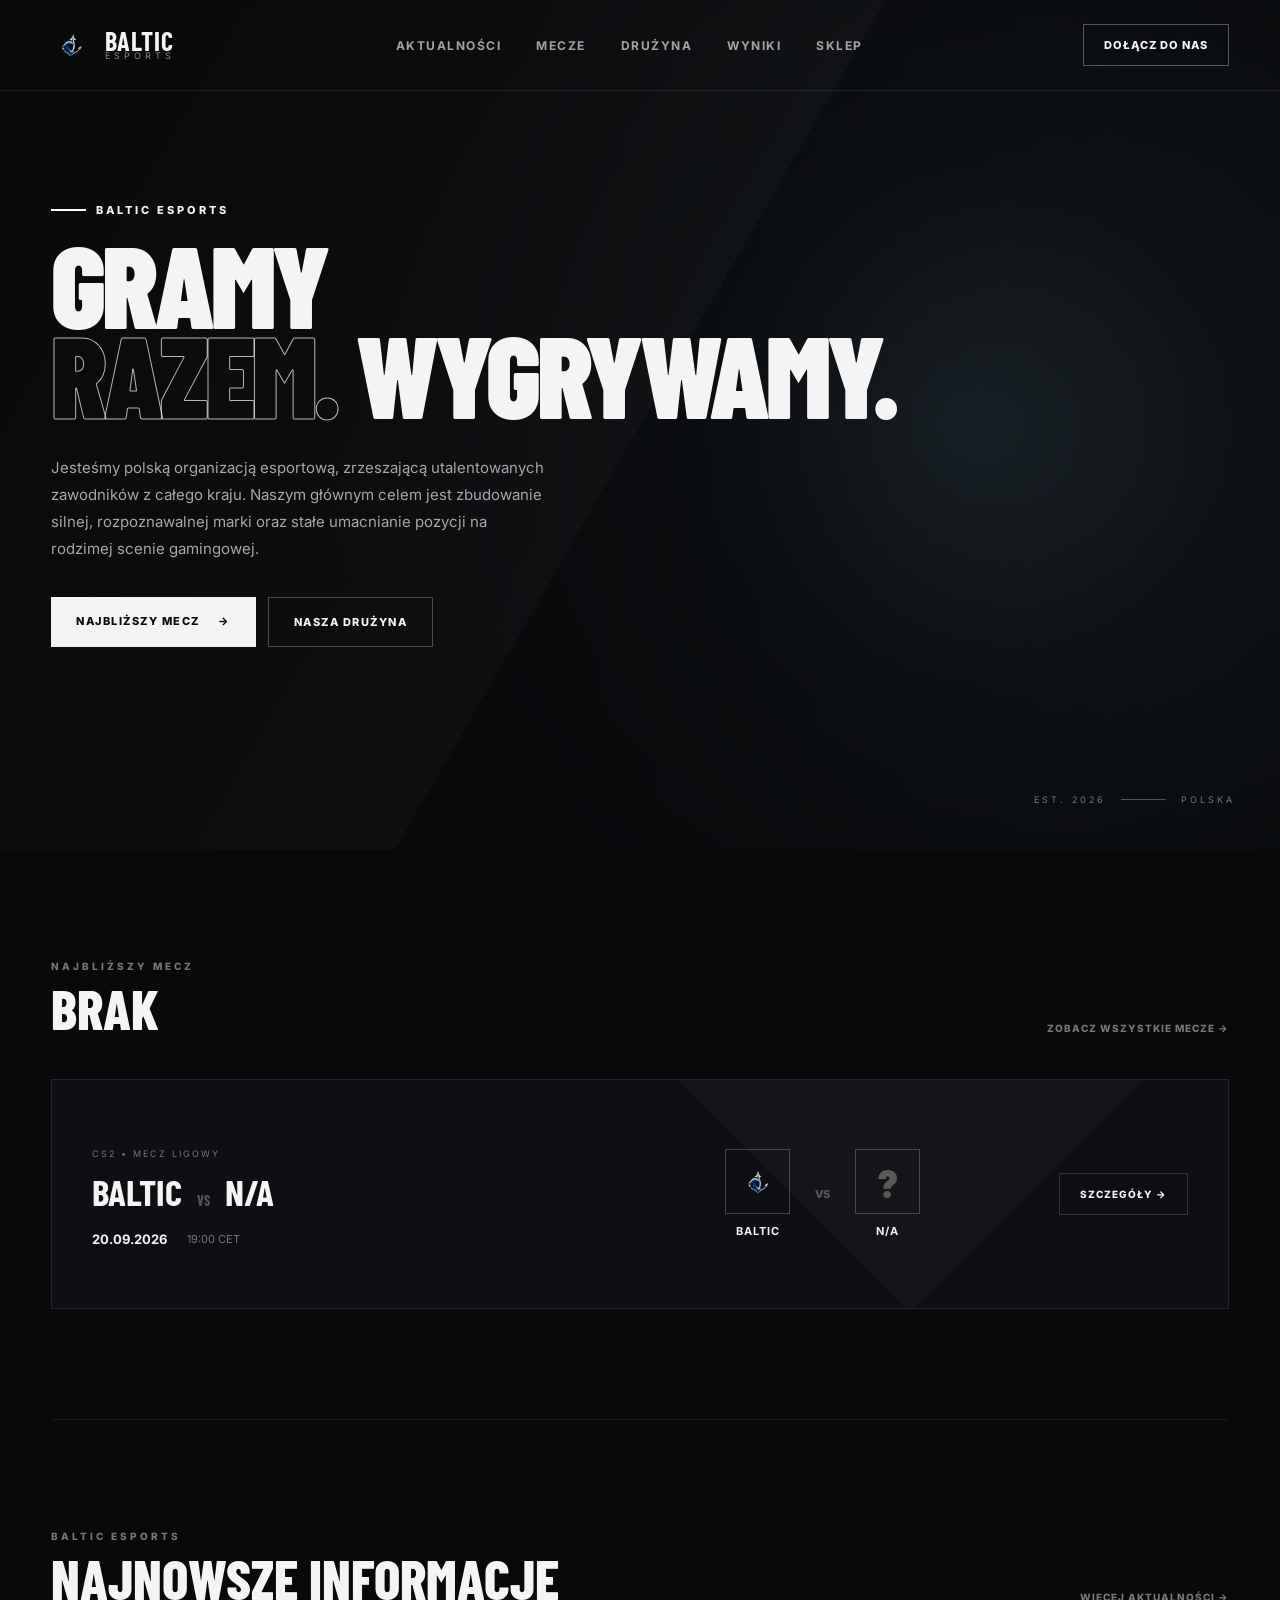
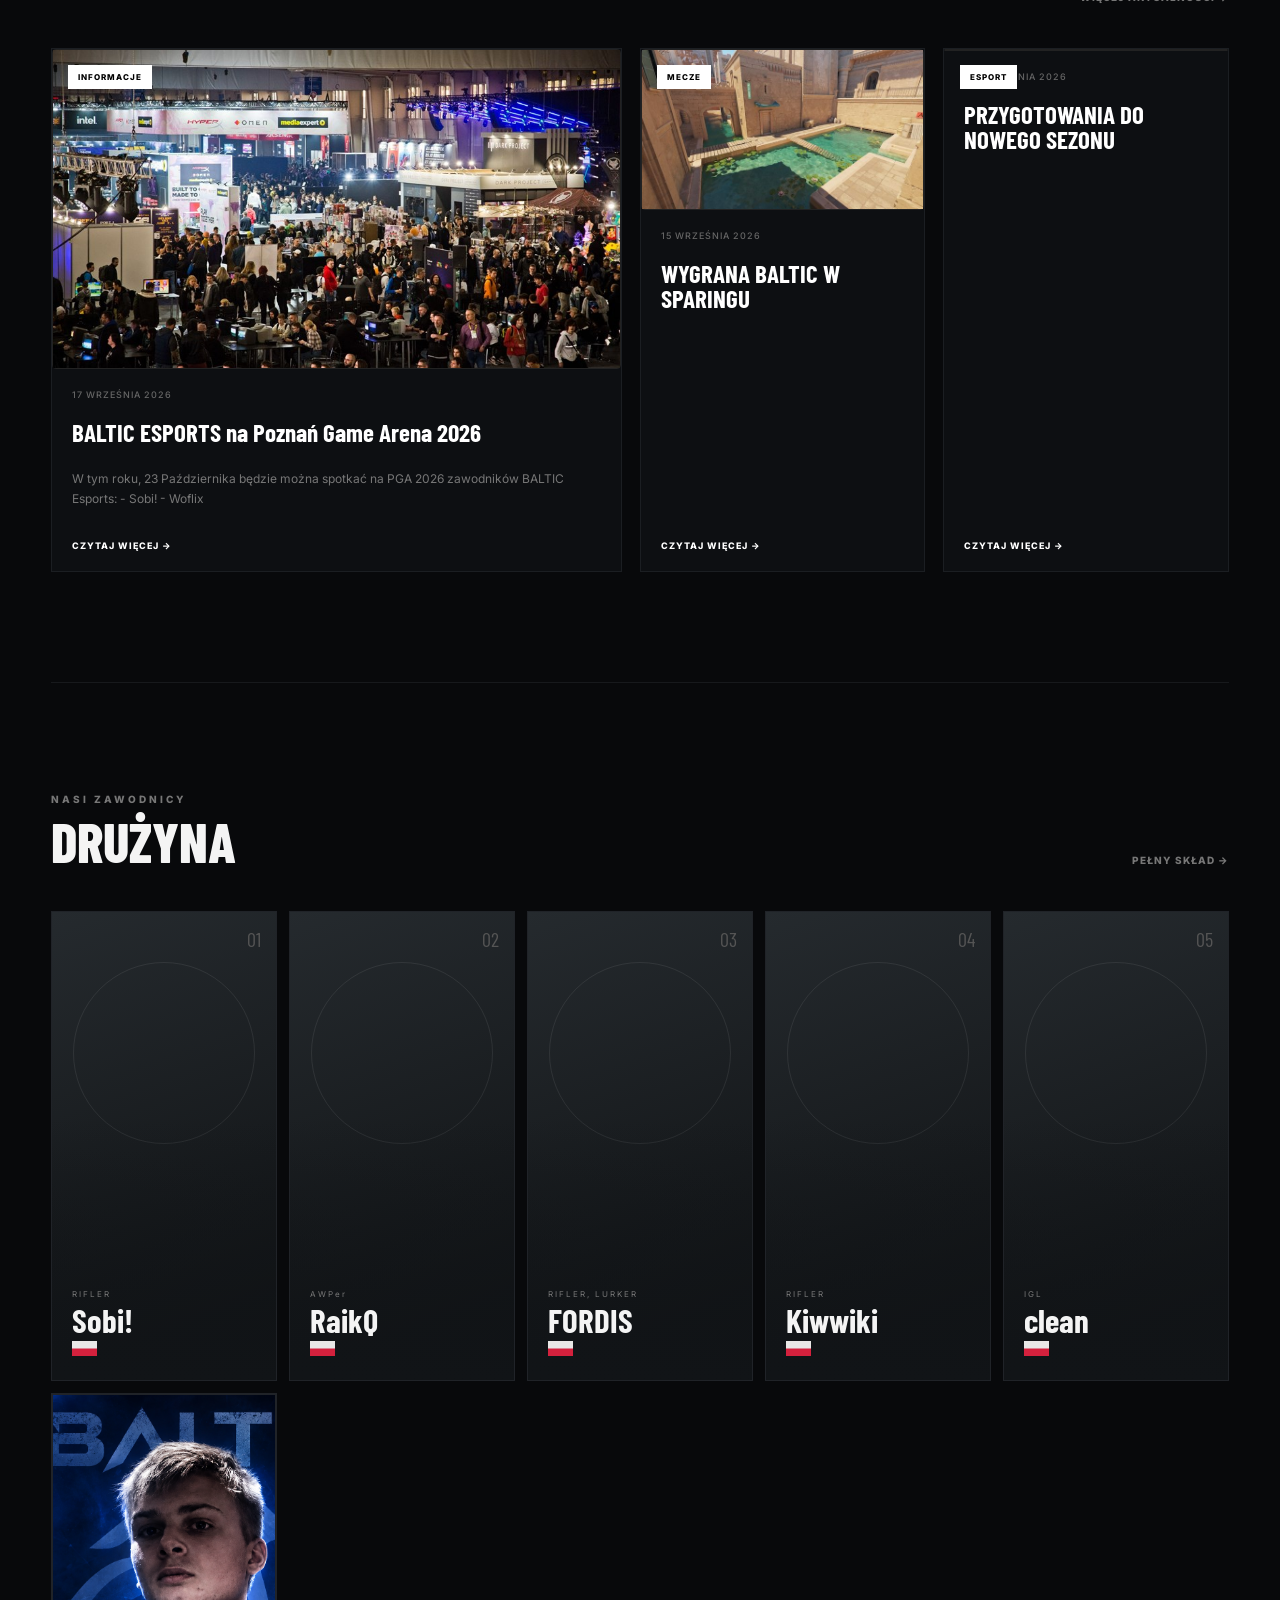
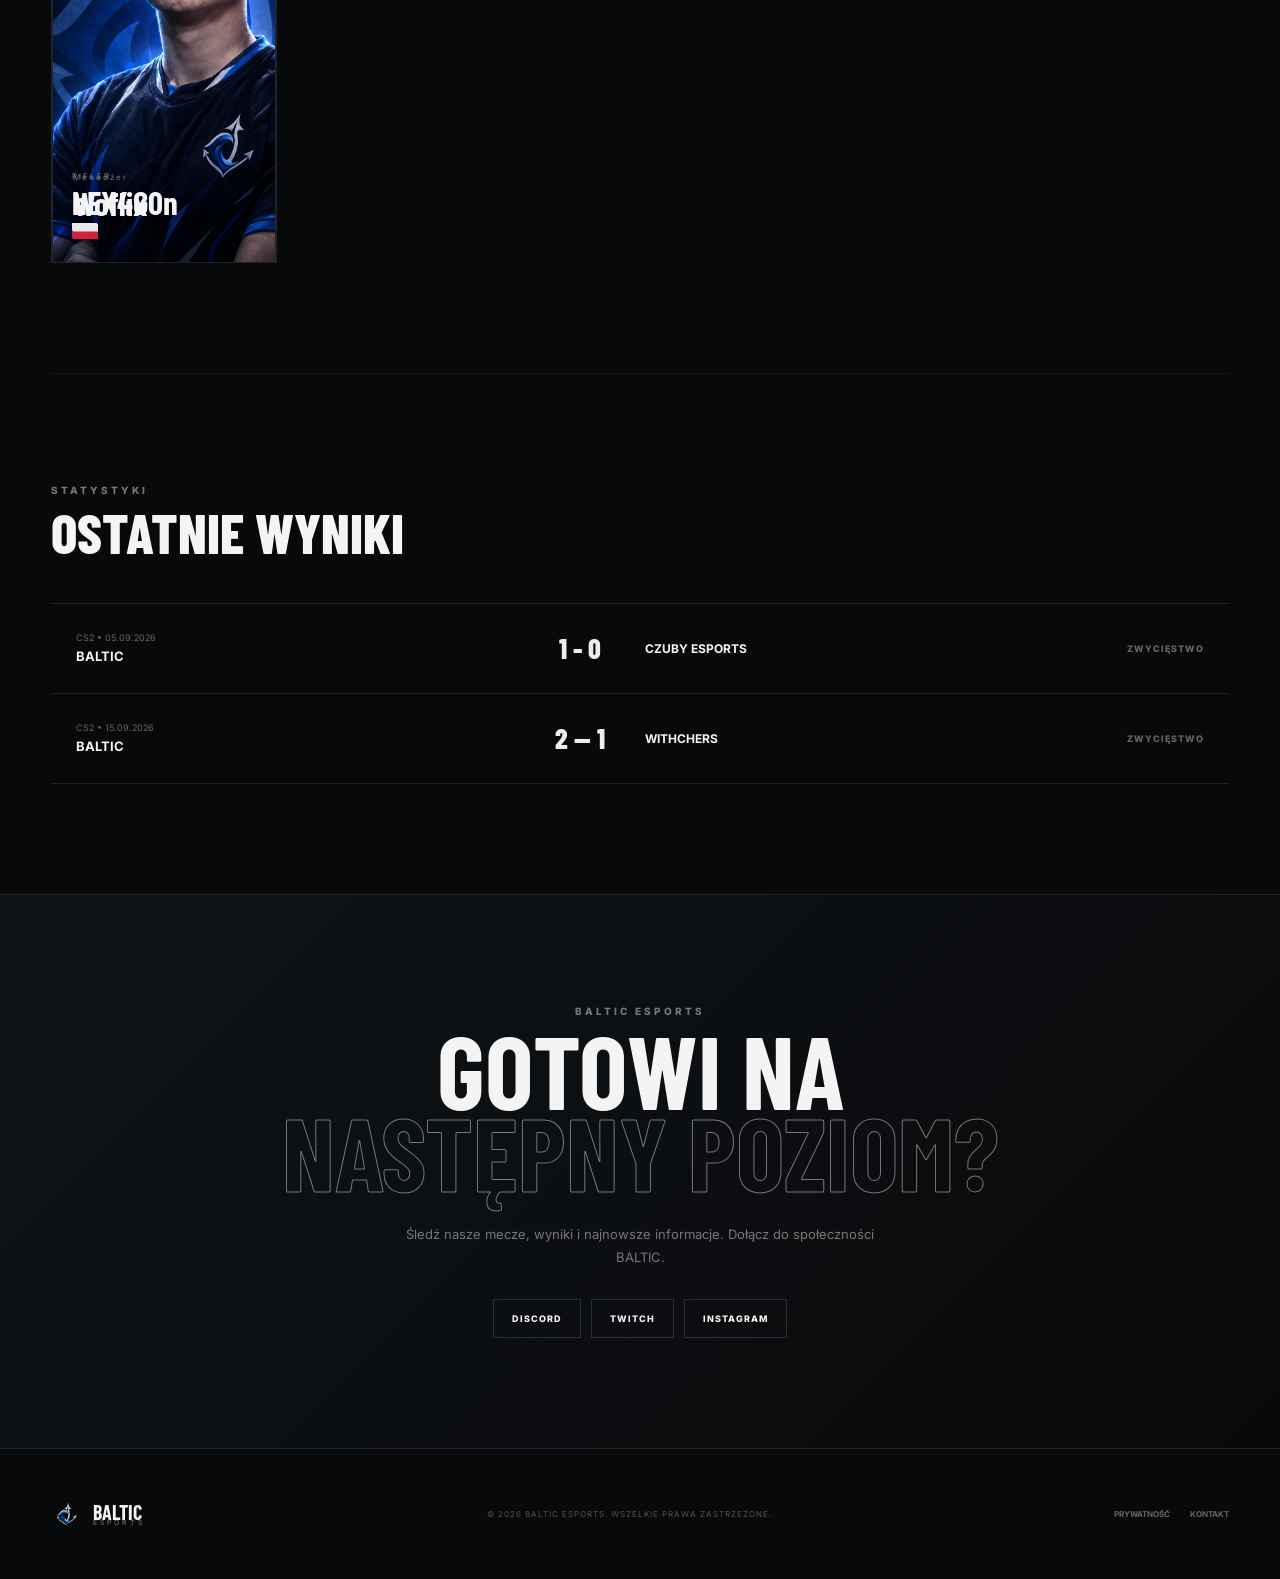
==== commit a07a133b: "Change team header to 'DRUŻYNA' and add player info Updated team section header and added player det" ====
--- a/index.html
+++ b/index.html
@@ -142,7 +142,7 @@
             <div class="section-header">
                 <div>
                     <span class="section-tag">NASI ZAWODNICY</span>
-                    <h2>PIERWSZY SKŁAD</h2>
+                    <h2>DRUŻYNA</h2>
                 </div>
                 <a href="#">PEŁNY SKŁAD →</a>
             </div>
@@ -192,6 +192,14 @@
                         <small><img class="flaga" src="flagapolski.png" alt="polska"></small>
                     </div>
                 </div>
+                <div class="player">
+                    <div class="player-number">06</div>
+                    <div class="player-photo"></div>
+                    <div class="player-info">
+                        <span>RIFLER</span>
+                        <h3>hEX4G0n</h3>
+                        <small><img class="flaga" src="flagapolski.png" alt="polska"></small>
+                    </div>
                 <div class="player">
                     <div class="player-number">M</div>
                     <div class="player-photo"><img class="playerphoto" src="BALTIC_Woflix.png" alt="Woflix"></div>
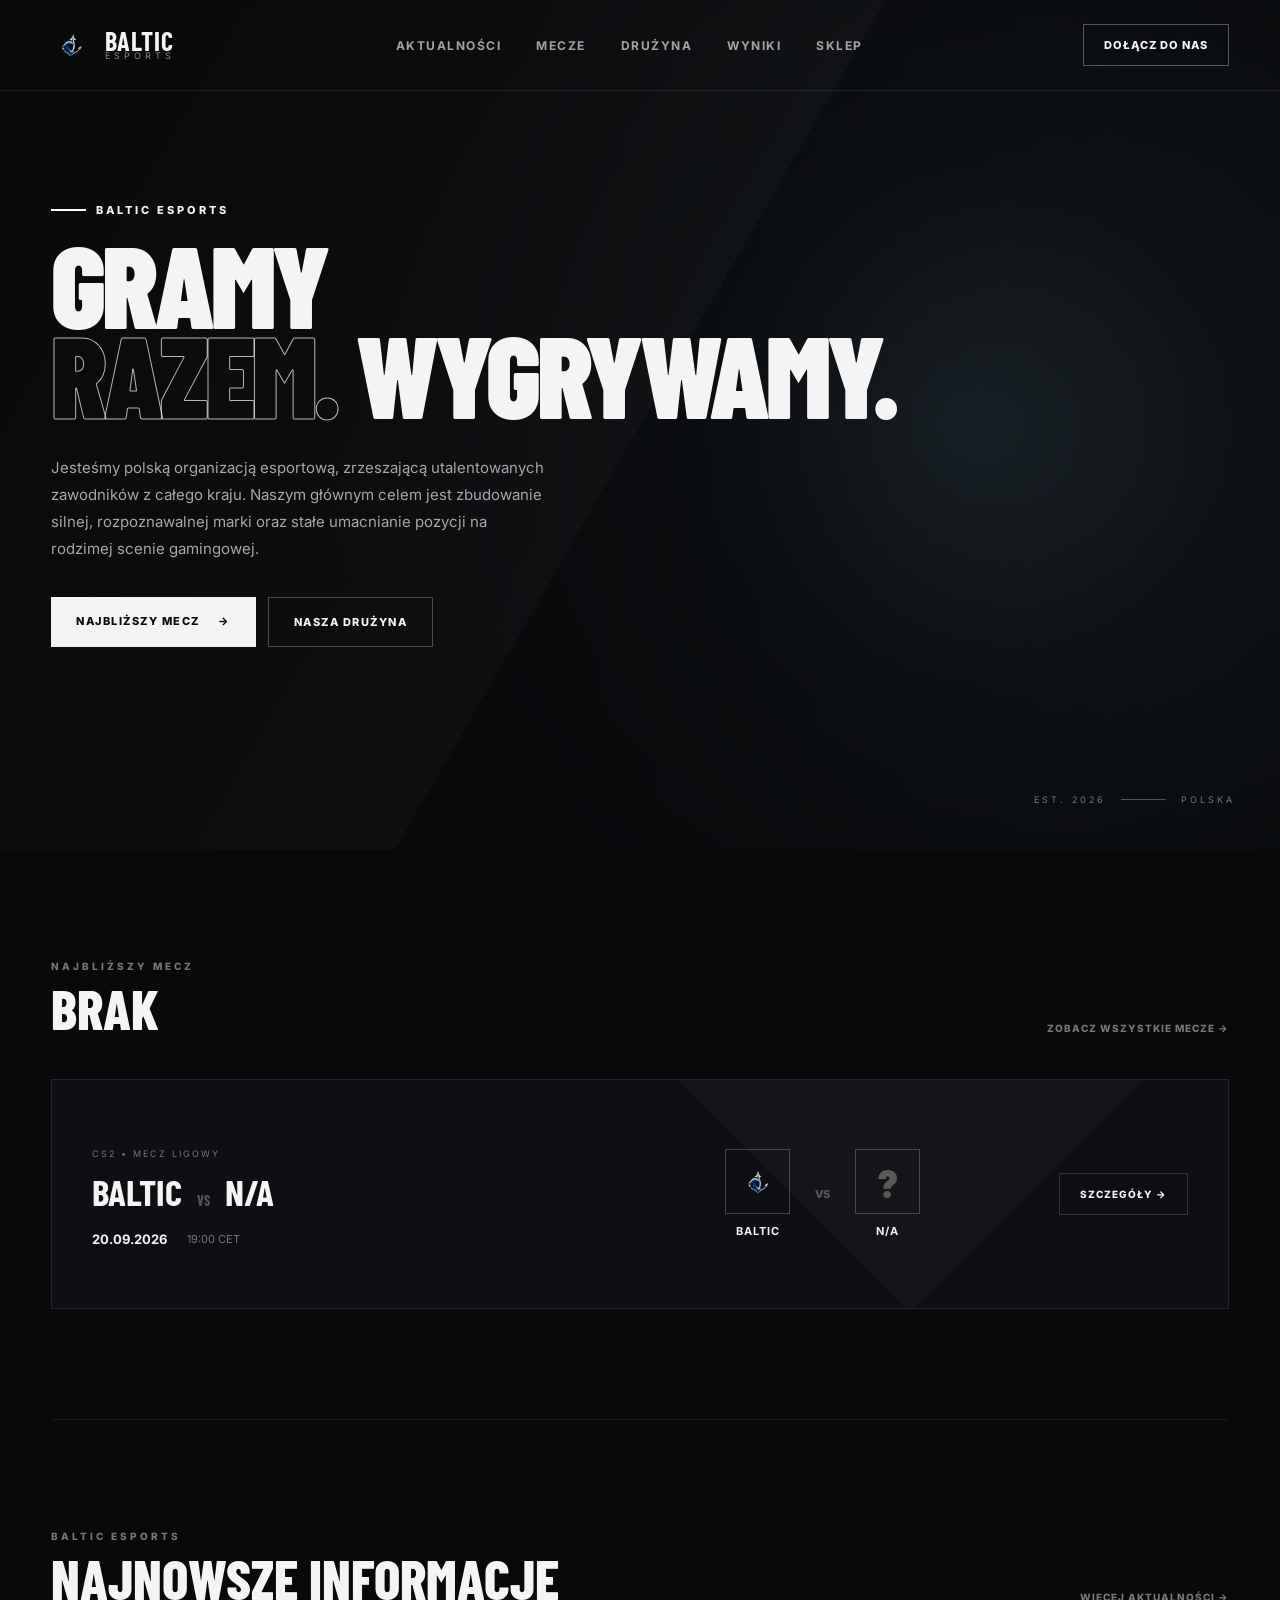
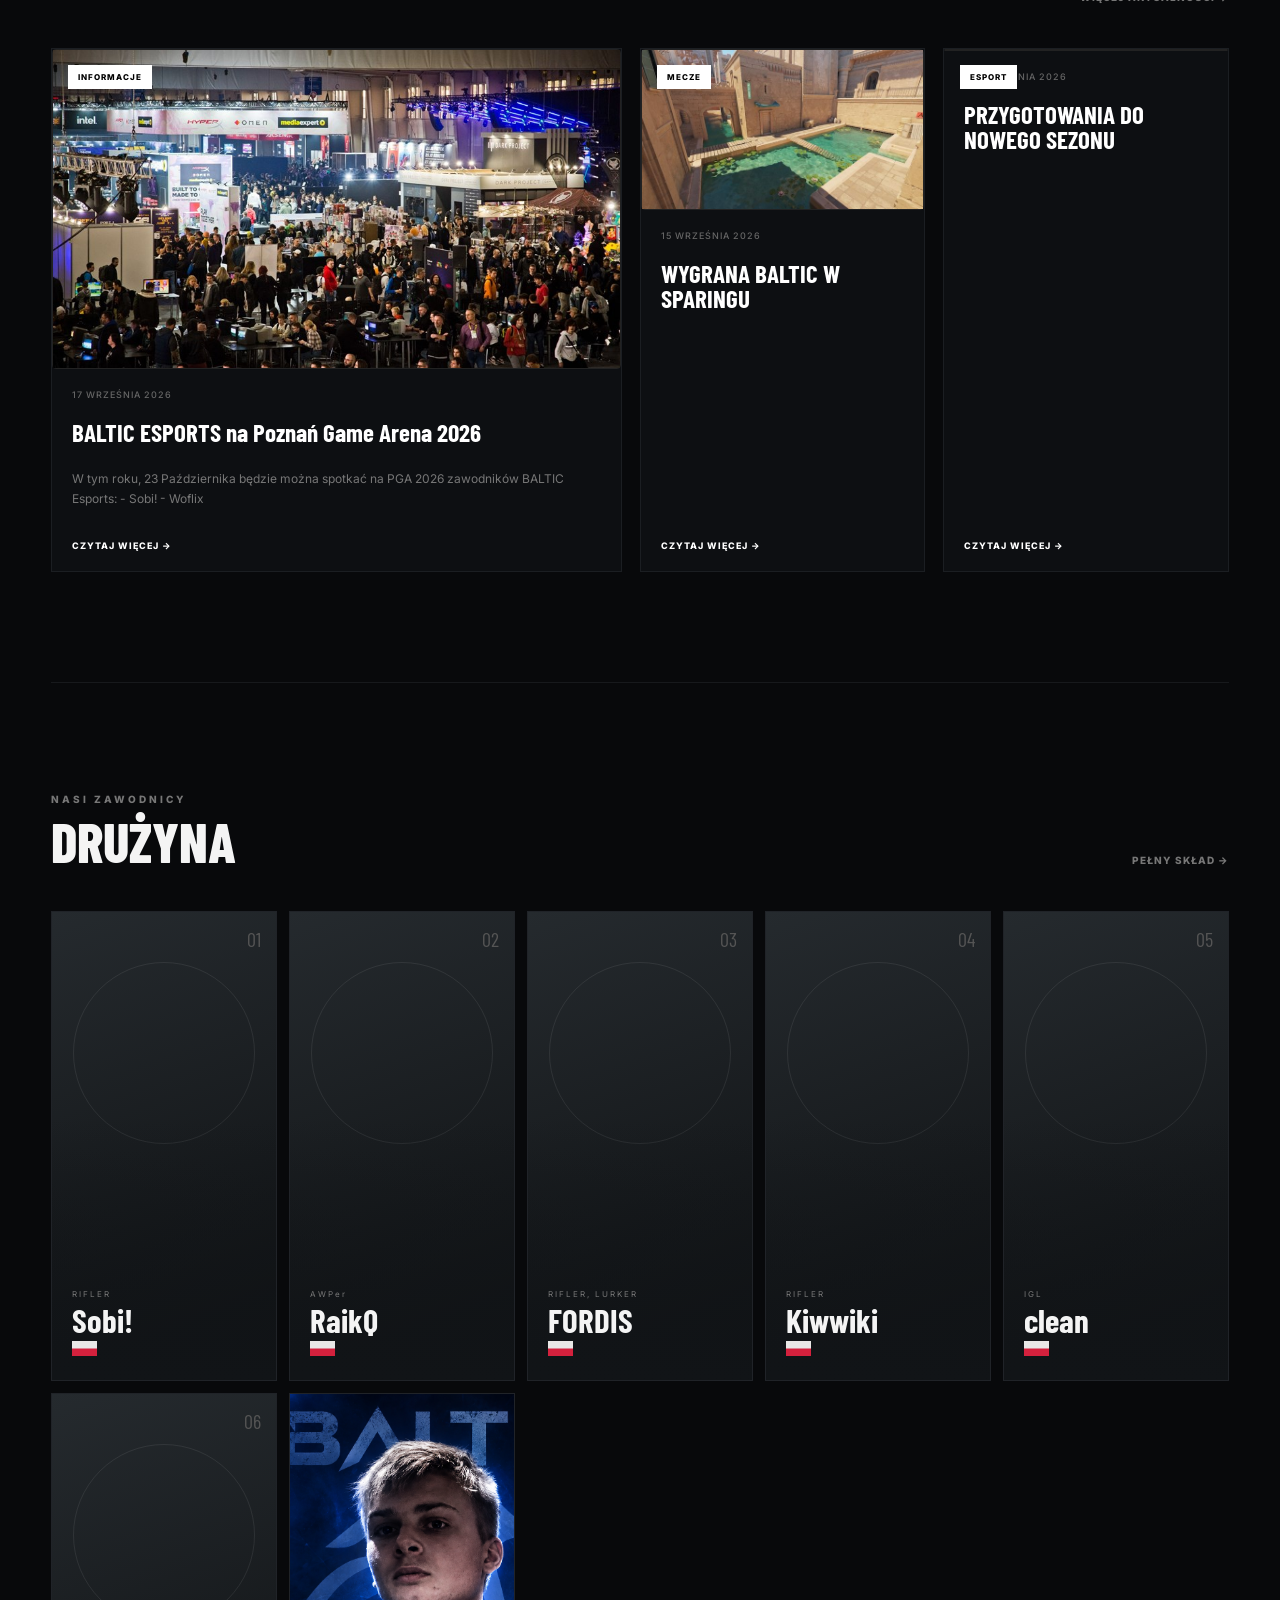
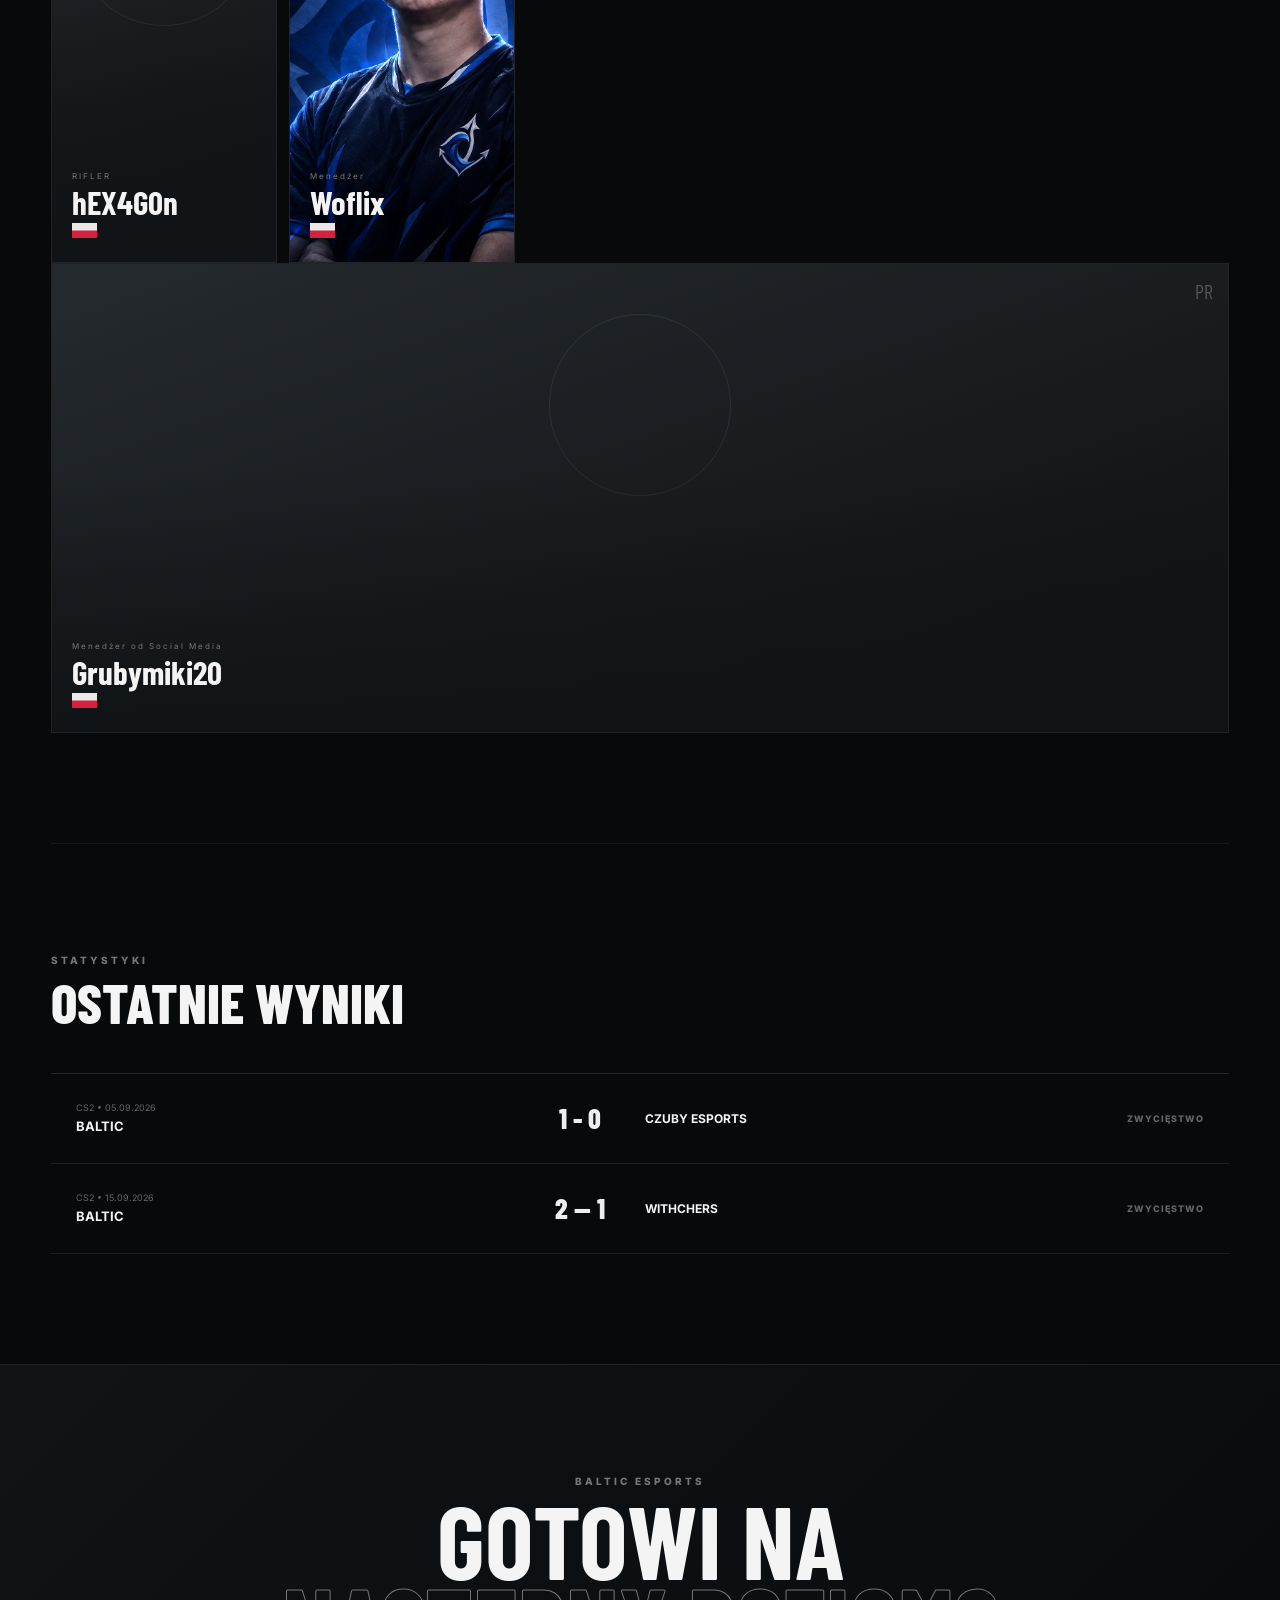
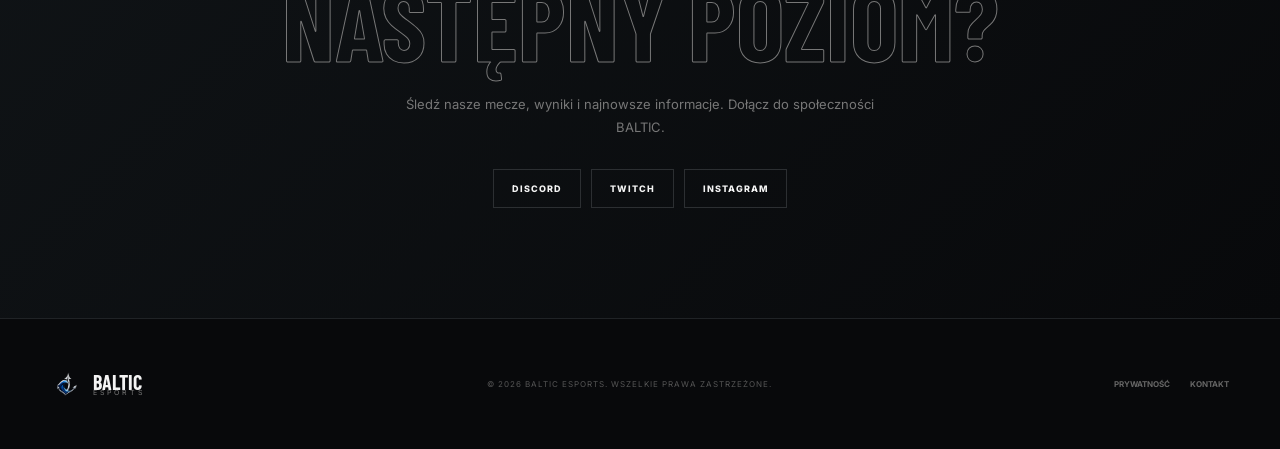
==== commit 721aef72: "Fix HTML structure by closing div tags" ====
--- a/index.html
+++ b/index.html
@@ -200,6 +200,7 @@
                         <h3>hEX4G0n</h3>
                         <small><img class="flaga" src="flagapolski.png" alt="polska"></small>
                     </div>
+                </div>
                 <div class="player">
                     <div class="player-number">M</div>
                     <div class="player-photo"><img class="playerphoto" src="BALTIC_Woflix.png" alt="Woflix"></div>
@@ -208,6 +209,7 @@
                         <h3>Woflix</h3>
                         <small><img class="flaga" src="flagapolski.png" alt="polska"></small>
                     </div>
+                </div>
                 </div>
                     <div class="player">
                     <div class="player-number">PR</div>
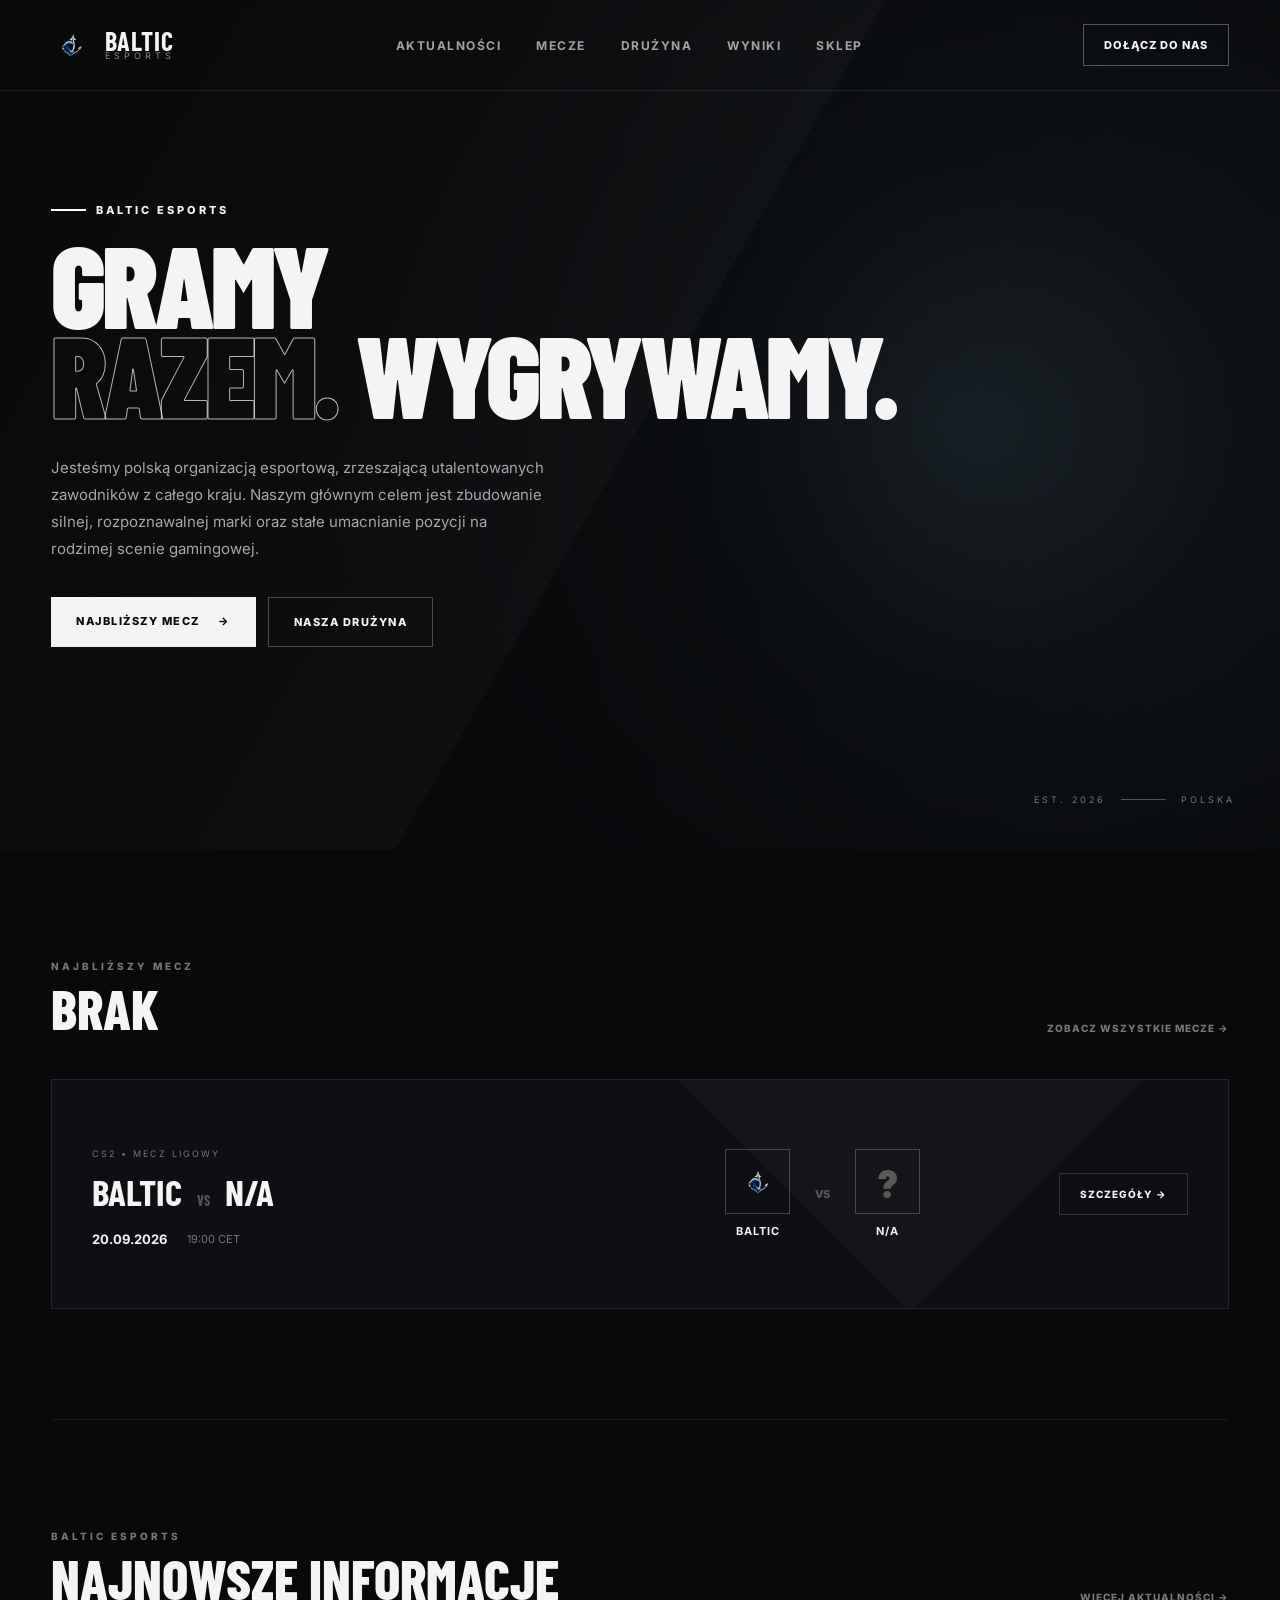
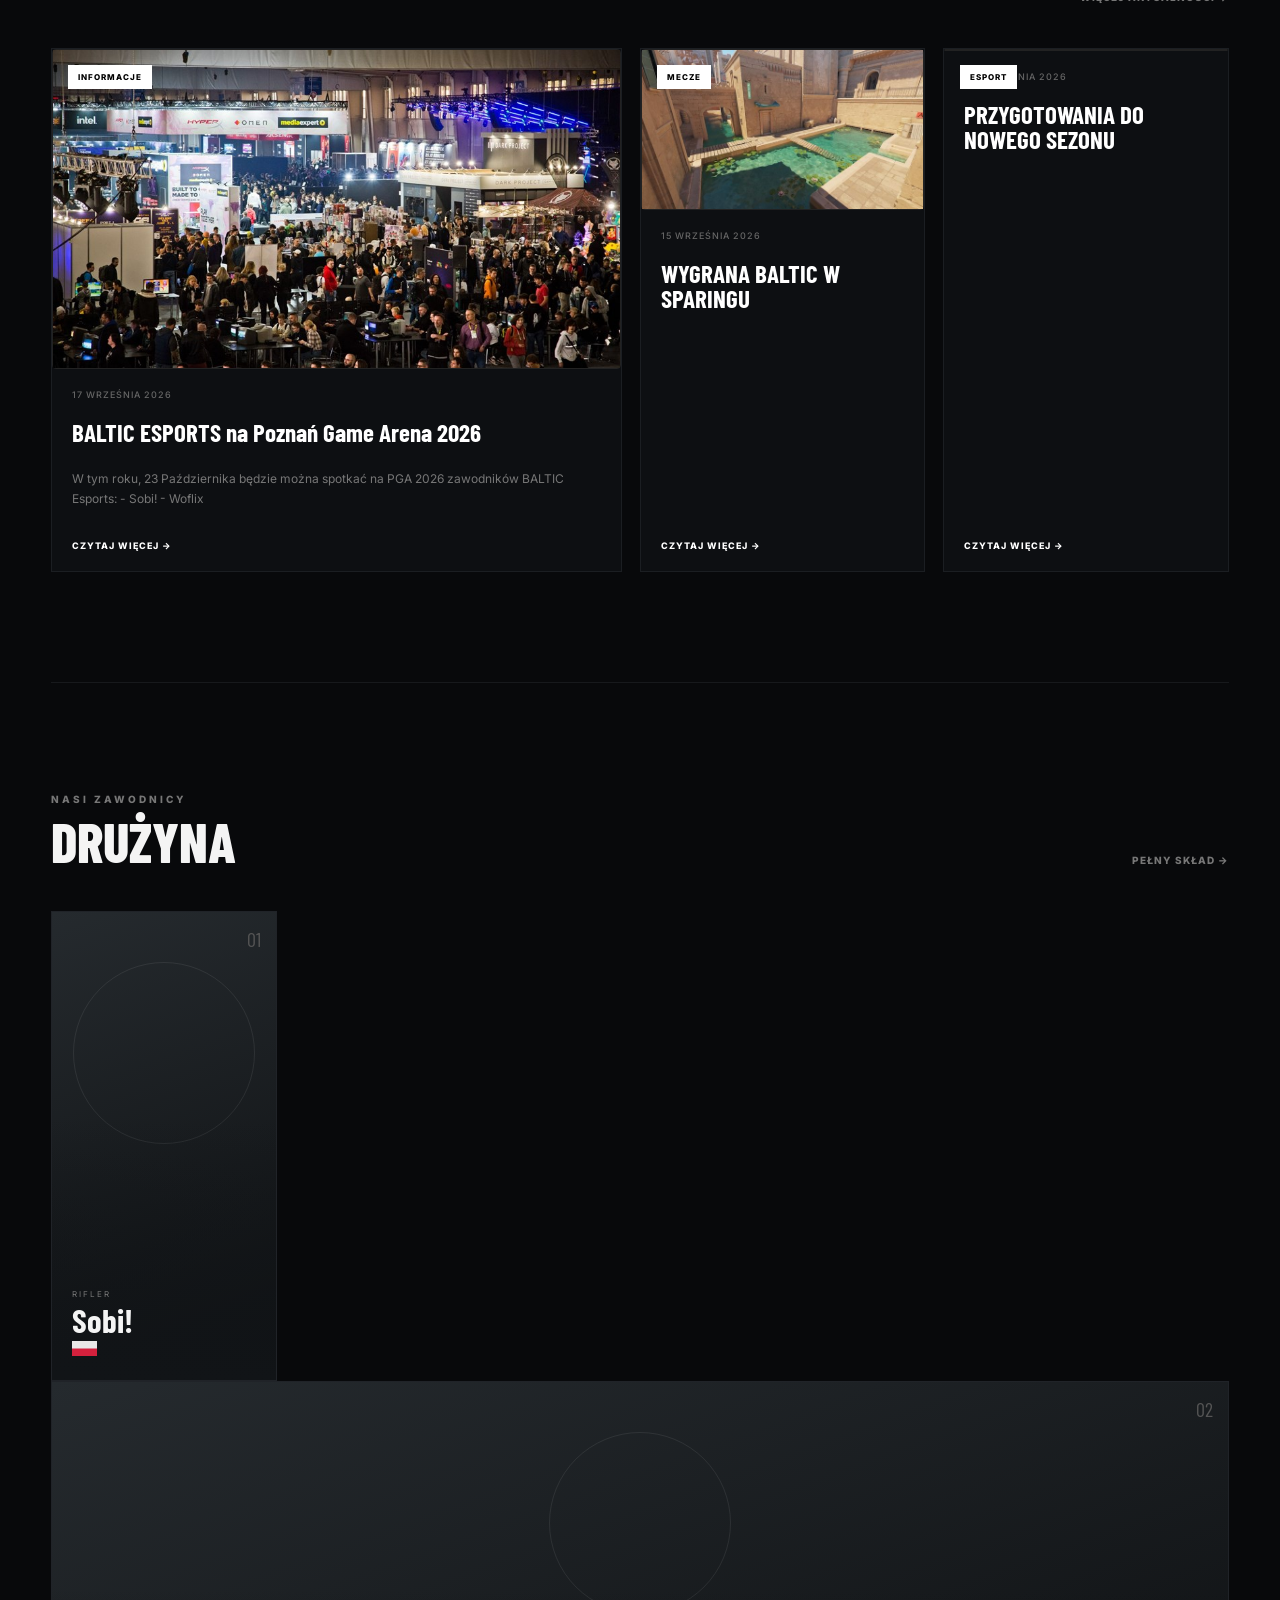
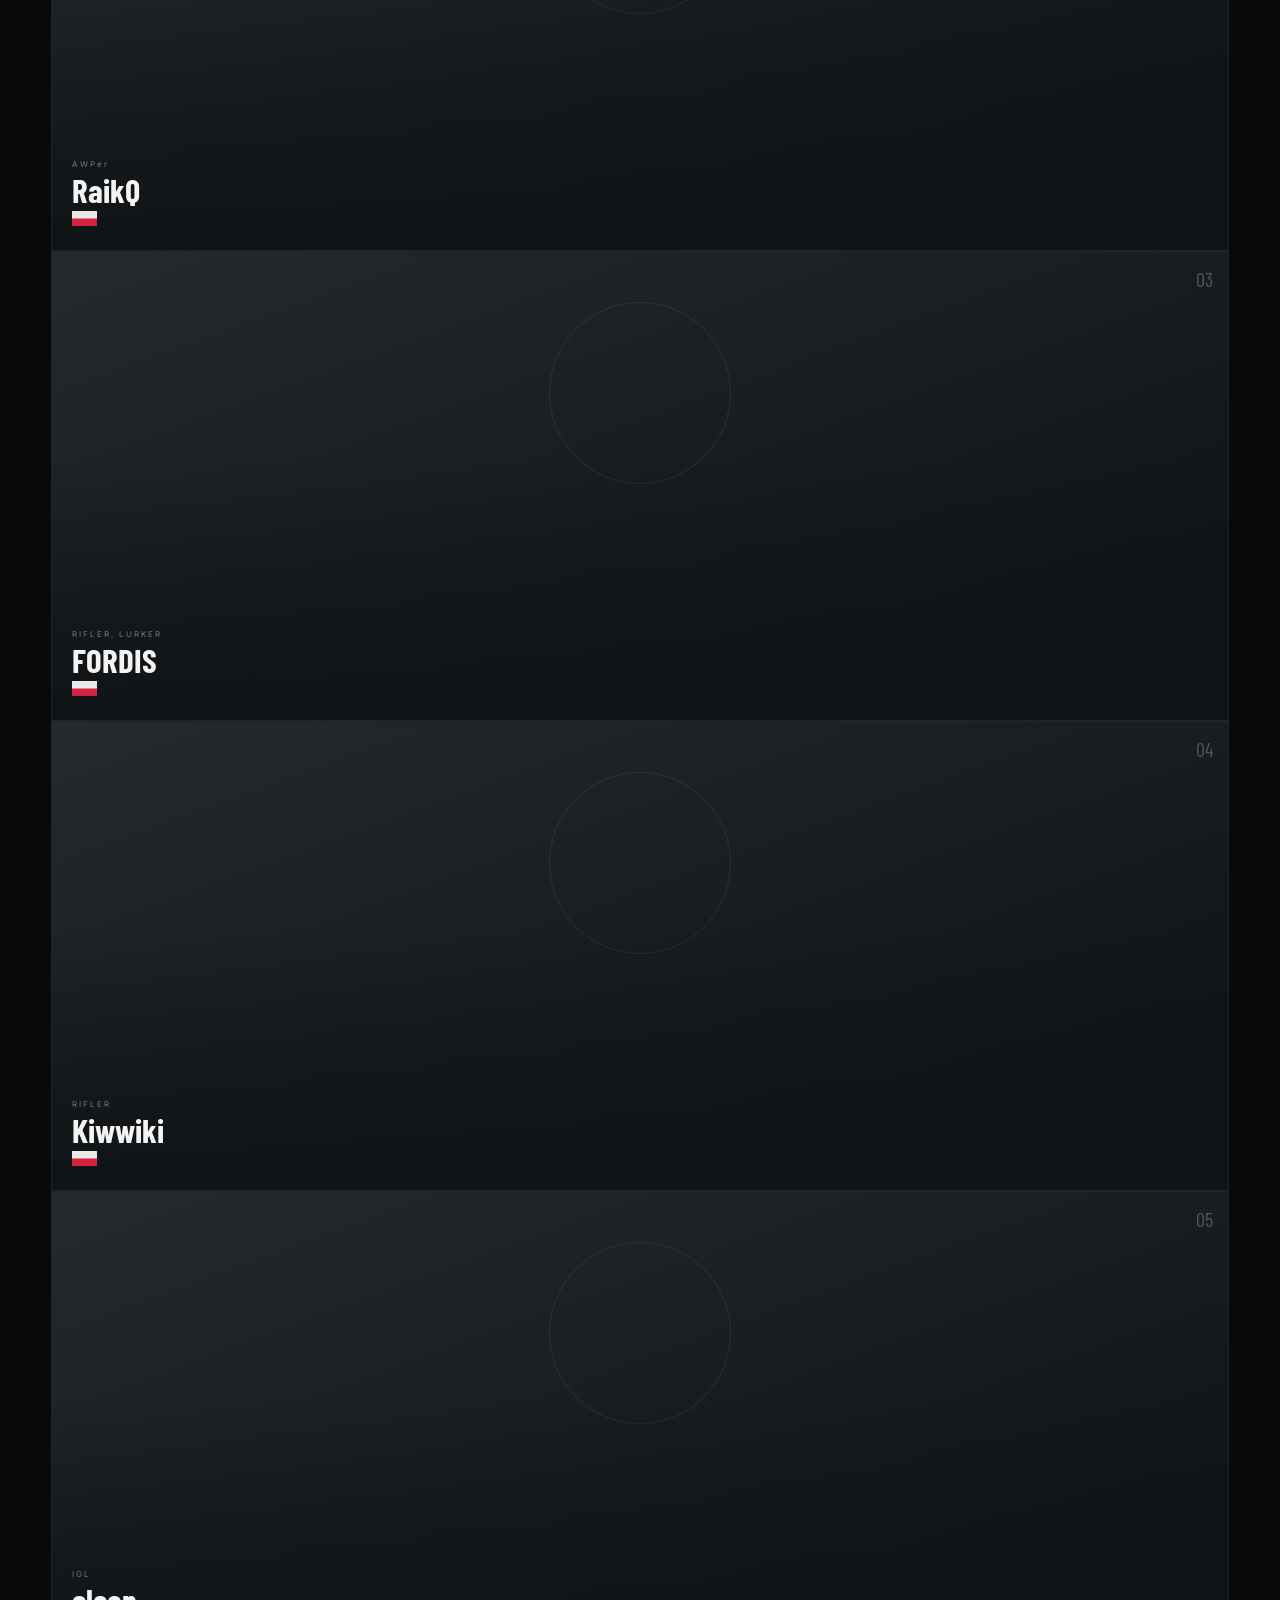
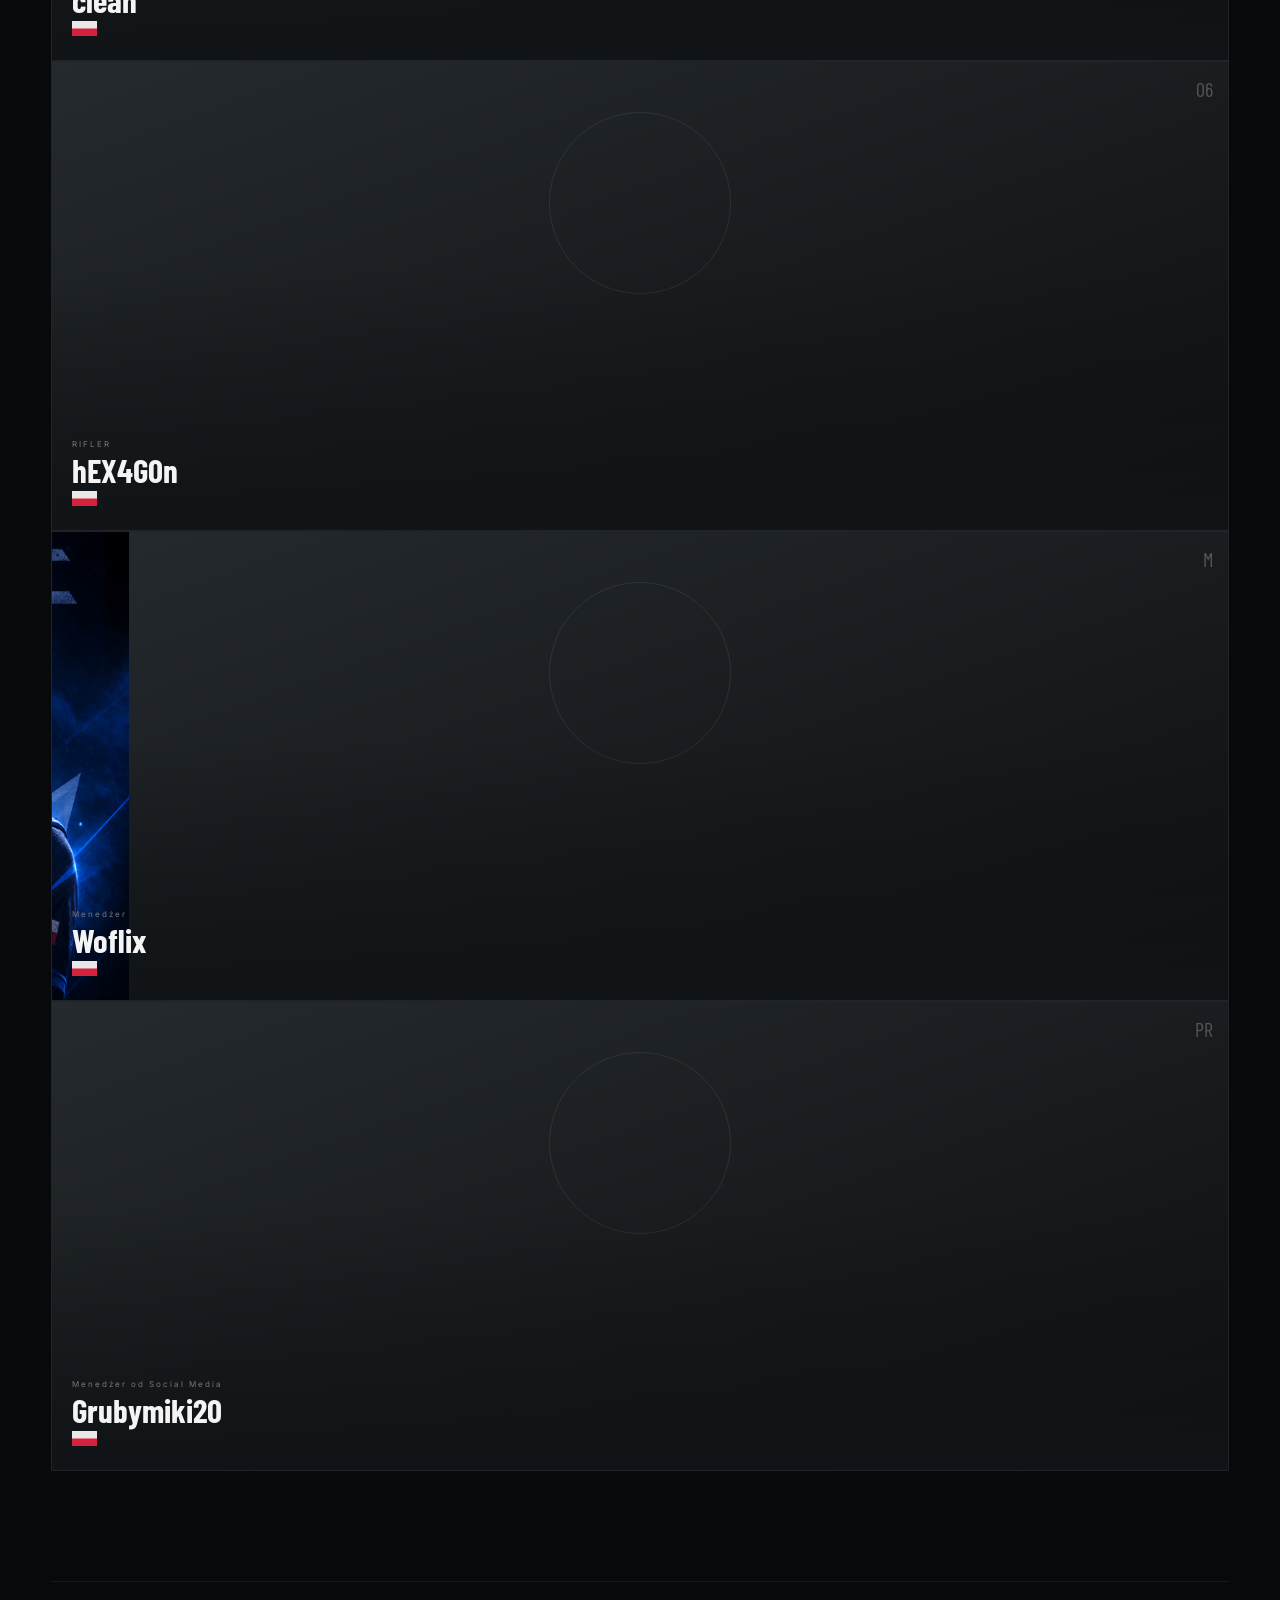
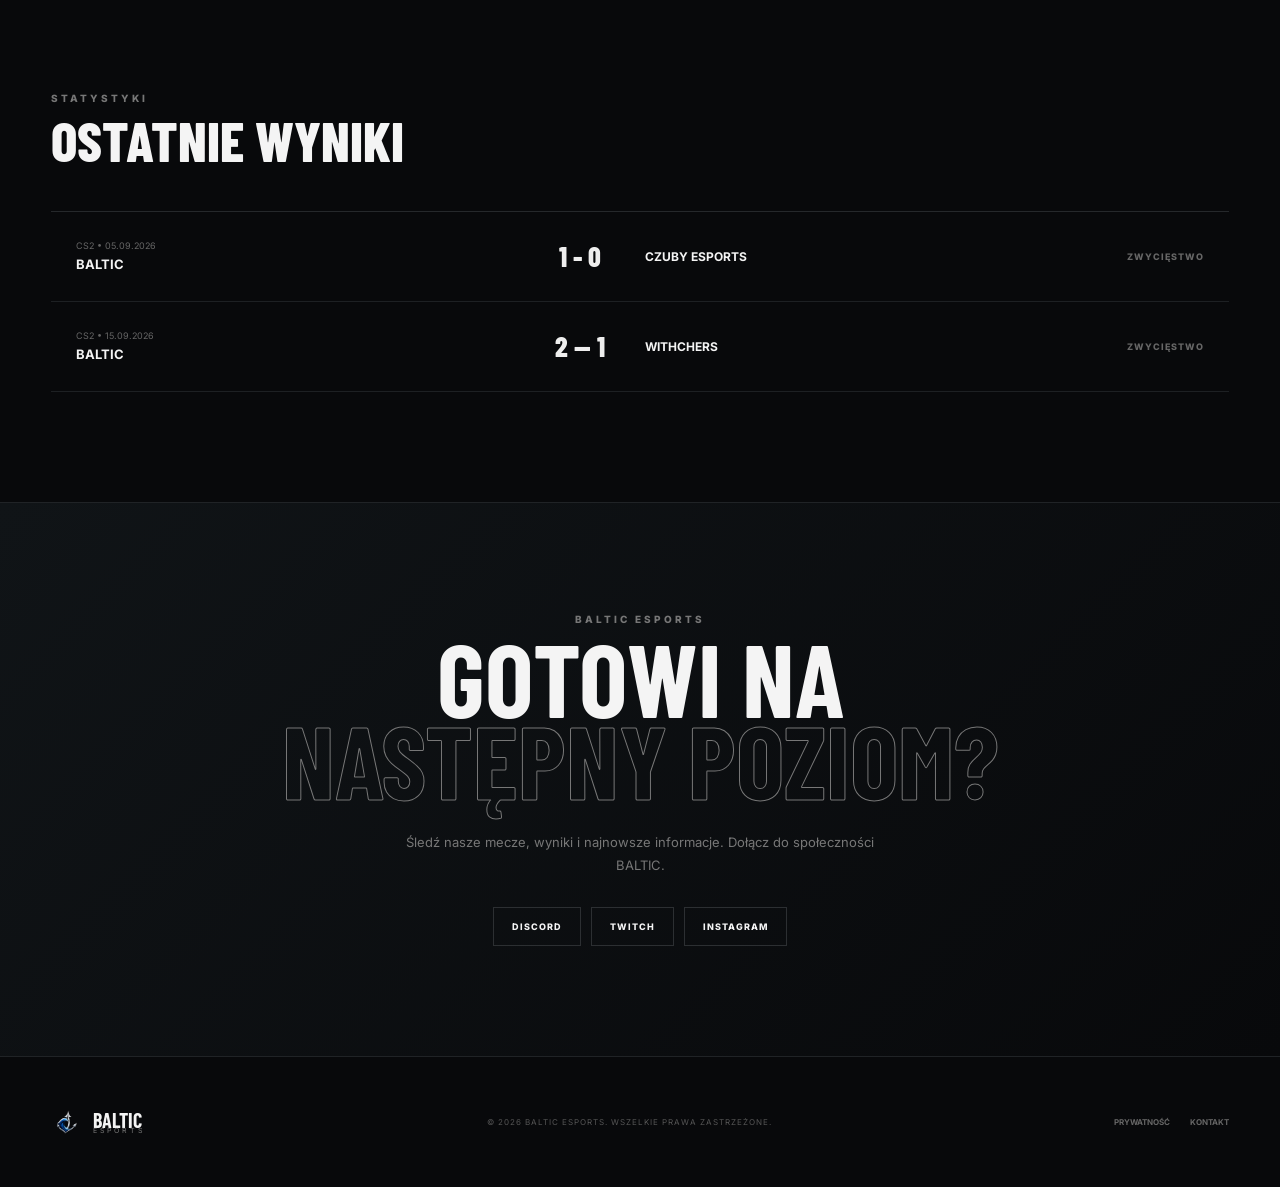
==== commit 2ede7a9a: "Fix HTML structure by closing div tags" ====
--- a/index.html
+++ b/index.html
@@ -156,6 +156,7 @@
                         <small><img class="flaga" src="flagapolski.png" alt="polska"></small>
                     </div>
                 </div>
+            </div>
                 <div class="player">
                     <div class="player-number">02</div>
                     <div class="player-photo"></div>
@@ -210,7 +211,6 @@
                         <small><img class="flaga" src="flagapolski.png" alt="polska"></small>
                     </div>
                 </div>
-                </div>
                     <div class="player">
                     <div class="player-number">PR</div>
                     <div class="player-photo"></div>
@@ -220,7 +220,6 @@
                         <small><img class="flaga" src="flagapolski.png" alt="polska"></small>
                     </div>
                 </div>
-            </div>
         </section>
         <section class="results-section" id="wyniki">
             <div class="section-header">
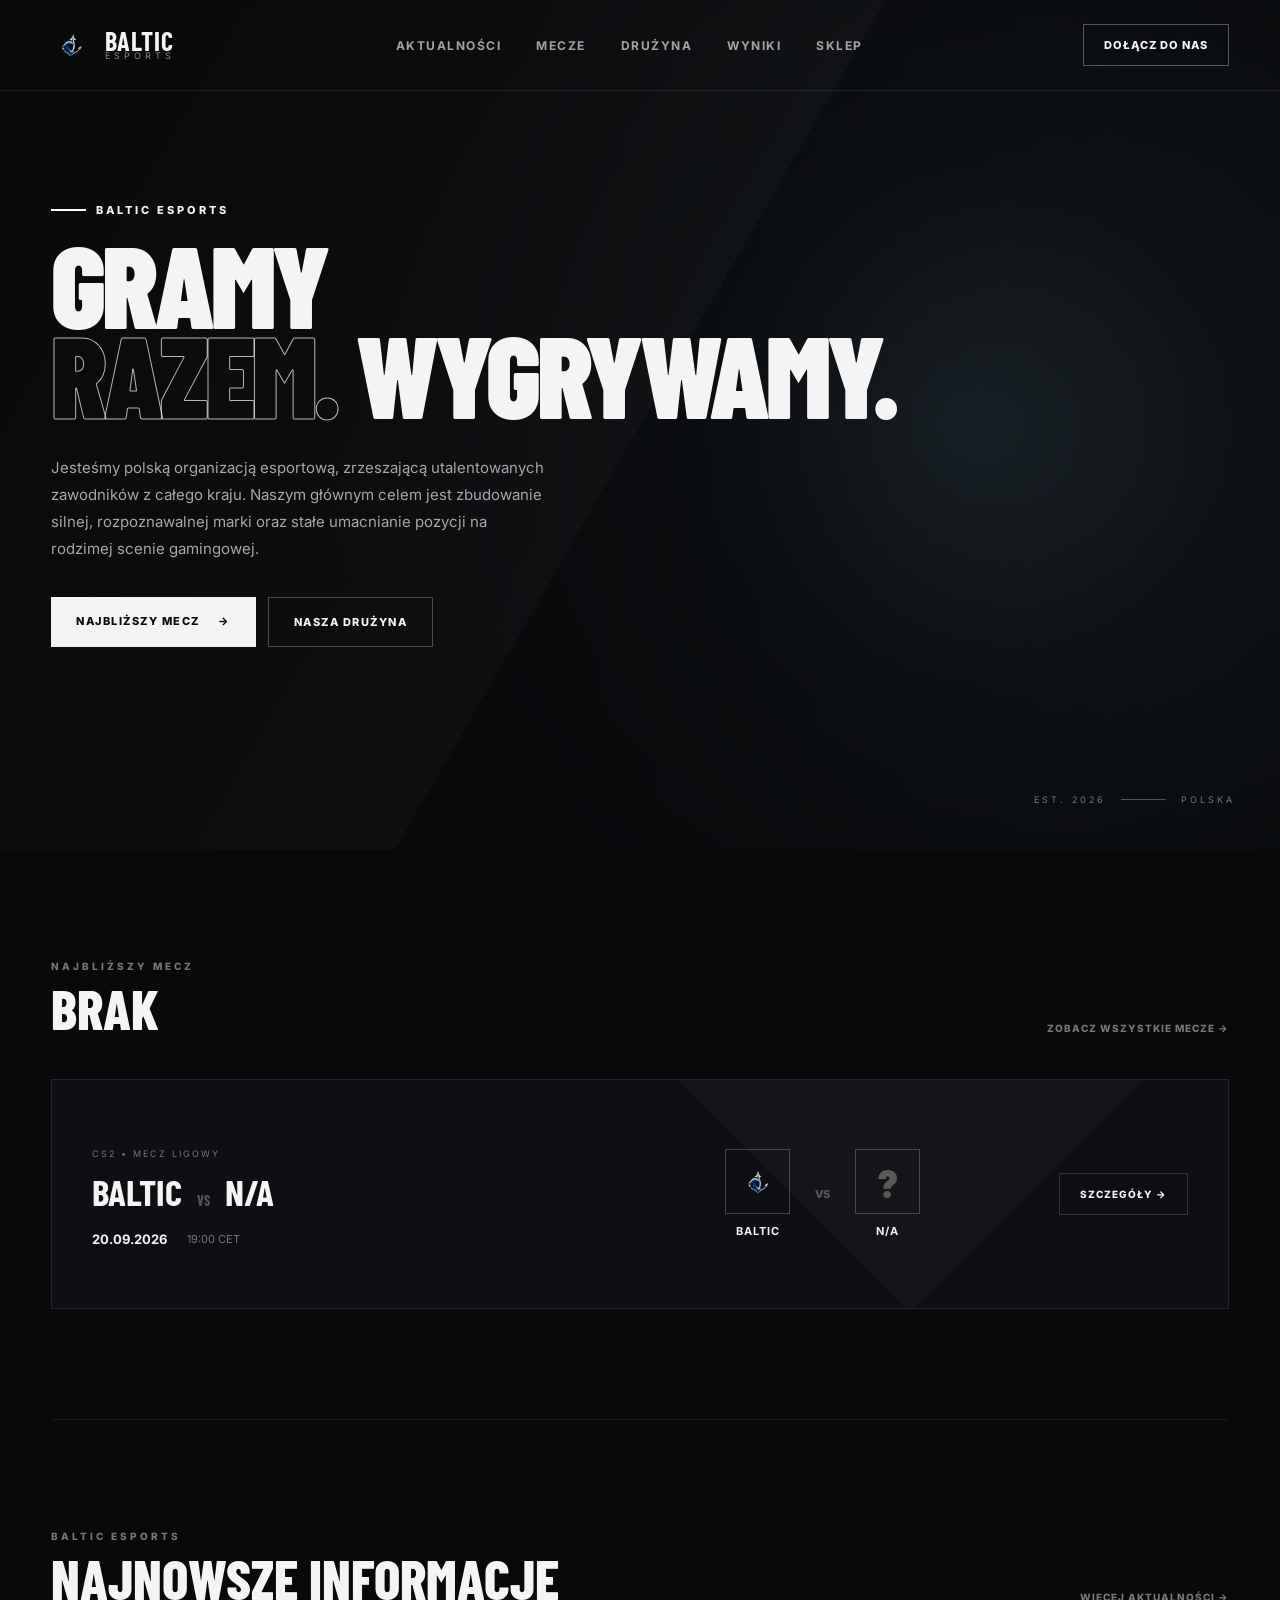
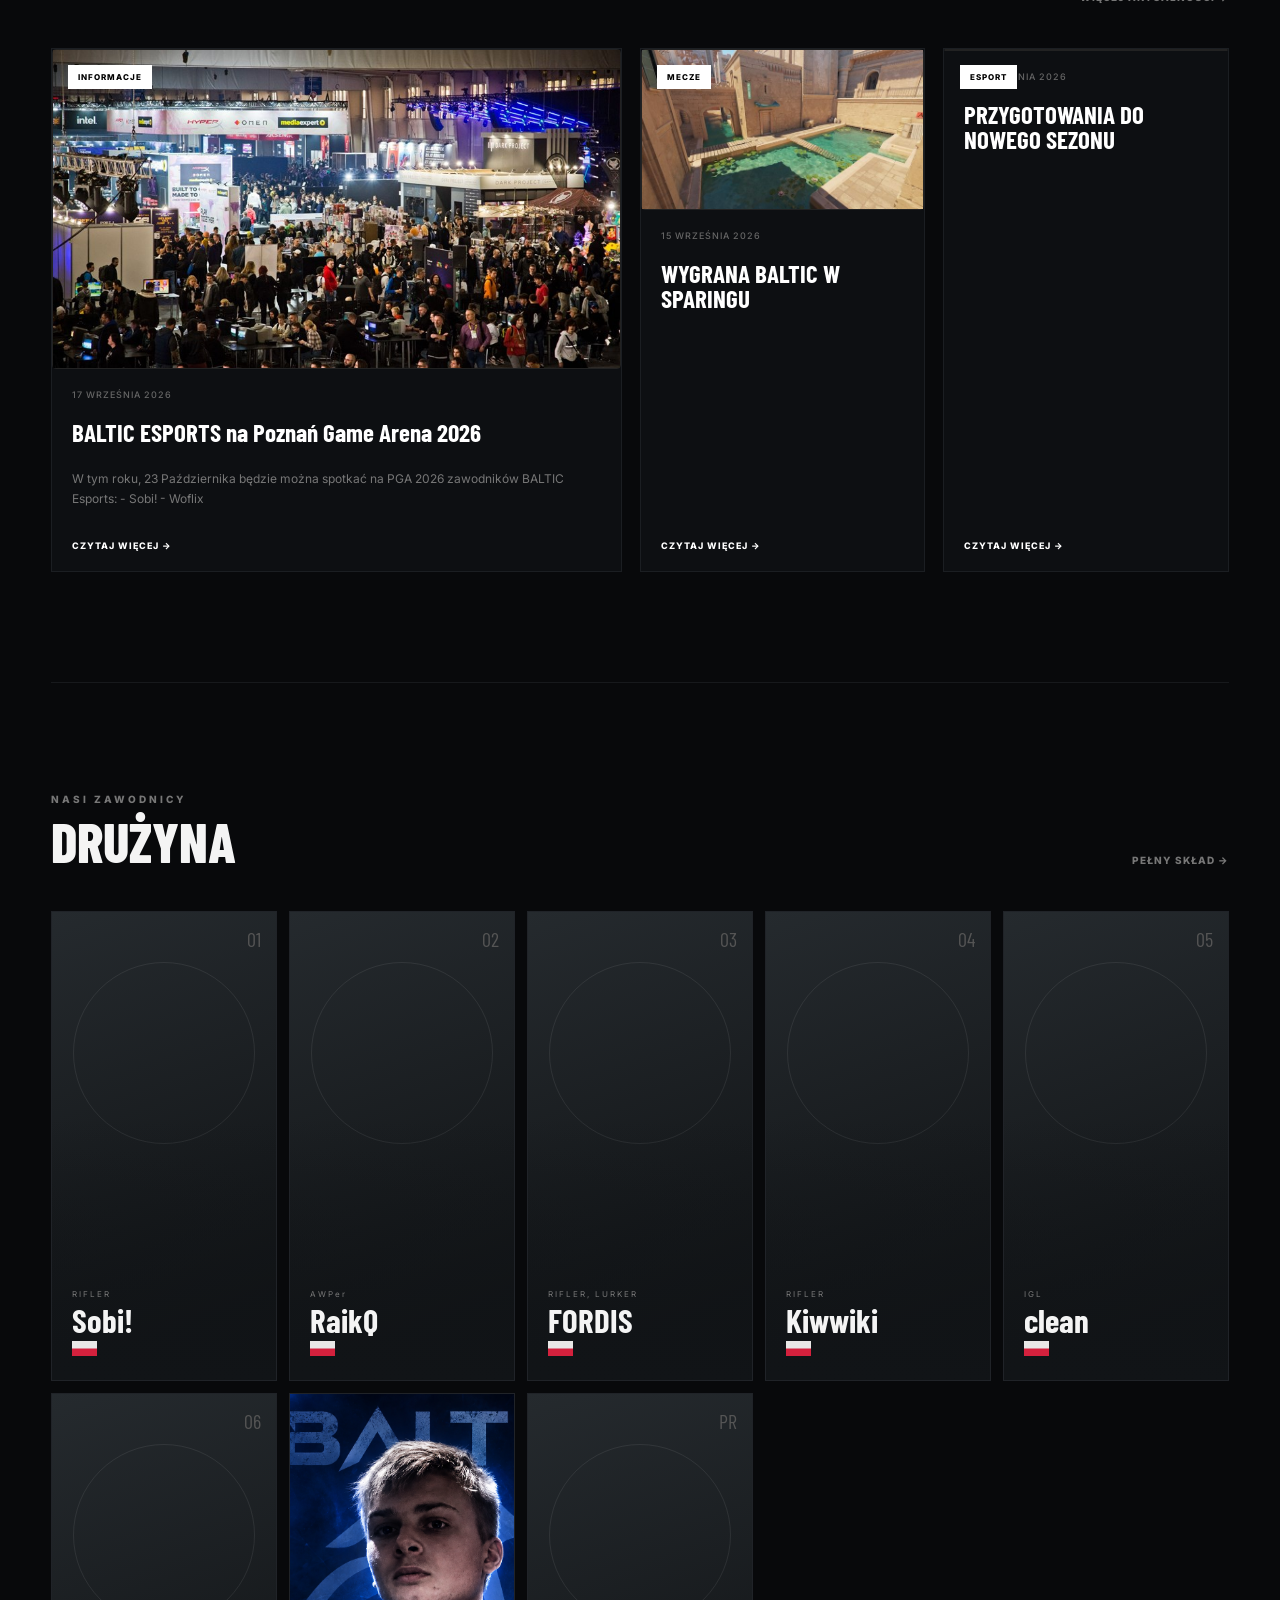
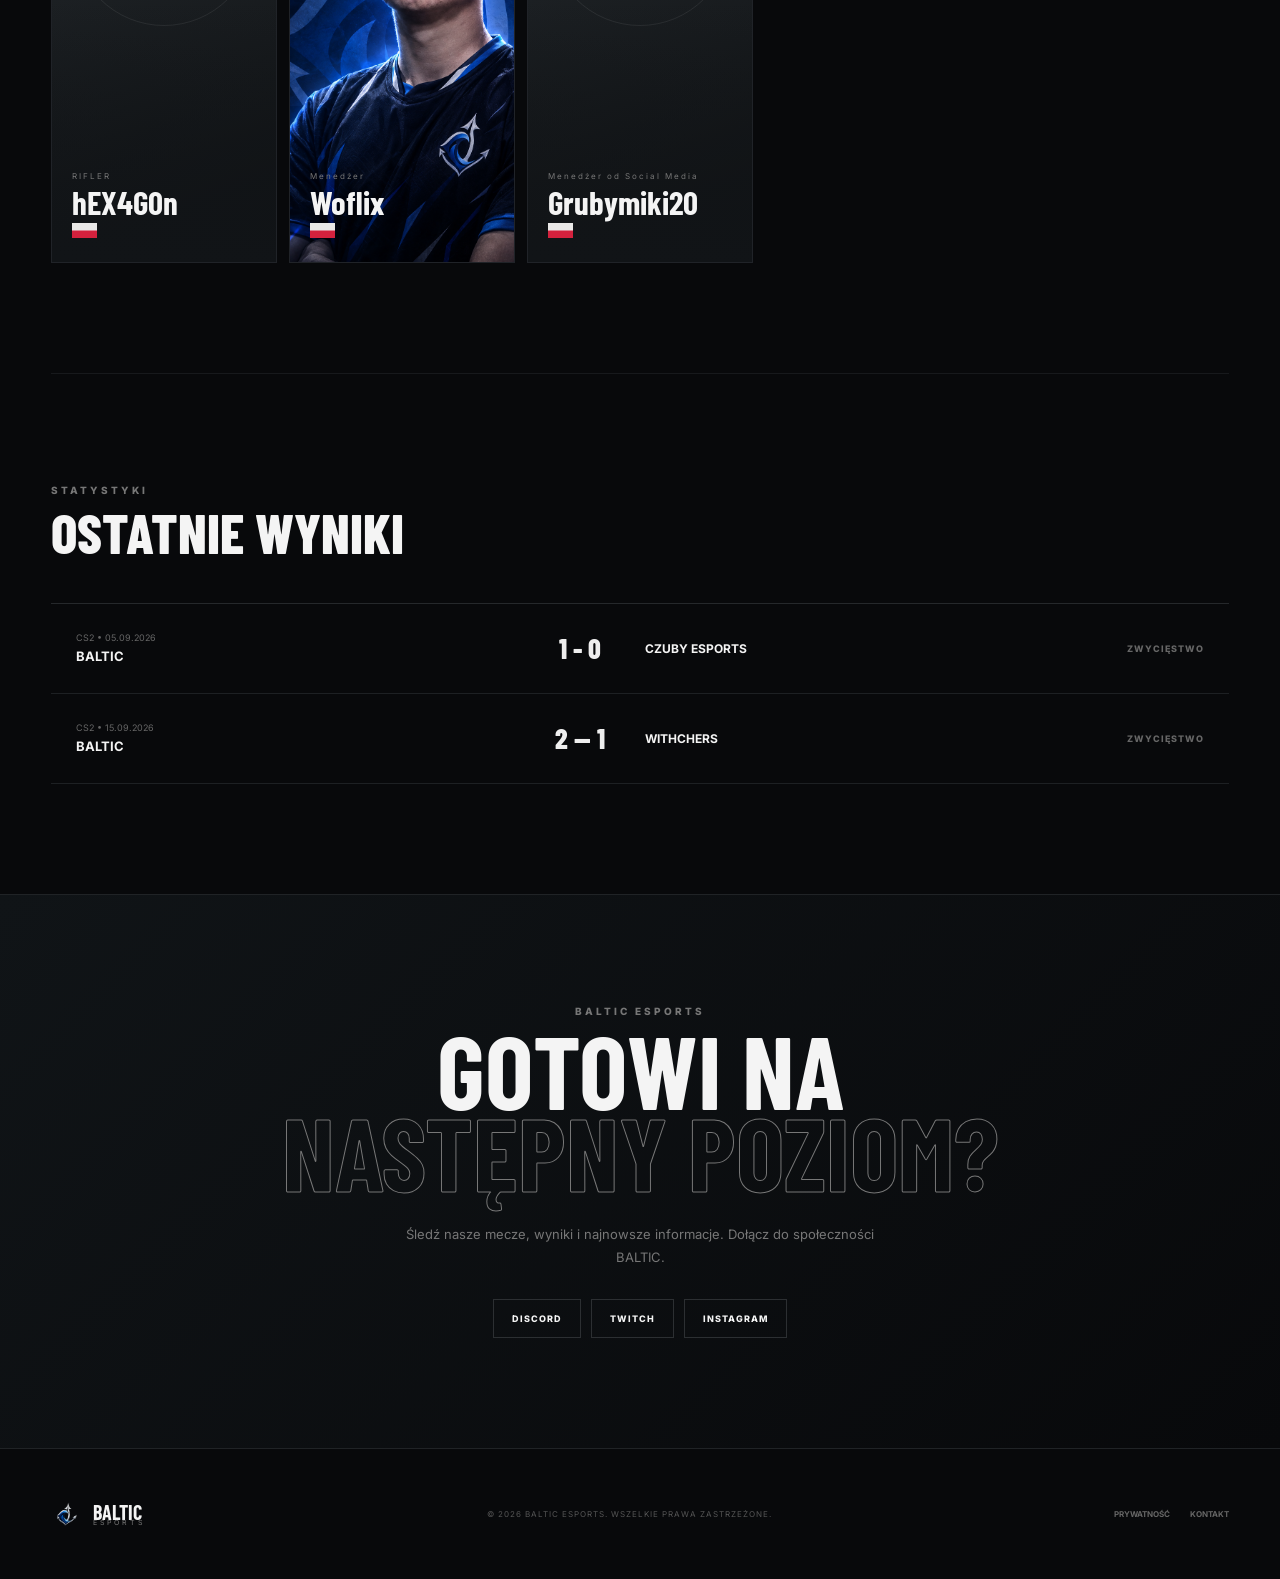
==== commit 32b21a81: "Clean up player div structure in index.html Removed unnecessary closing div tags for players." ====
--- a/index.html
+++ b/index.html
@@ -156,7 +156,6 @@
                         <small><img class="flaga" src="flagapolski.png" alt="polska"></small>
                     </div>
                 </div>
-            </div>
                 <div class="player">
                     <div class="player-number">02</div>
                     <div class="player-photo"></div>
@@ -174,7 +173,7 @@
                         <h3>FORDIS</h3>
                         <small><img class="flaga" src="flagapolski.png" alt="polska"></small>
                     </div>
-                </div>
+                    </div>
                 <div class="player">
                     <div class="player-number">04</div>
                     <div class="player-photo"></div>
@@ -183,7 +182,7 @@
                         <h3>Kiwwiki</h3>
                         <small><img class="flaga" src="flagapolski.png" alt="polska"></small>
                     </div>
-                </div>
+                    </div>
                 <div class="player">
                     <div class="player-number">05</div>
                     <div class="player-photo"></div>
@@ -192,7 +191,7 @@
                         <h3>clean</h3>
                         <small><img class="flaga" src="flagapolski.png" alt="polska"></small>
                     </div>
-                </div>
+                    </div>
                 <div class="player">
                     <div class="player-number">06</div>
                     <div class="player-photo"></div>
@@ -201,7 +200,7 @@
                         <h3>hEX4G0n</h3>
                         <small><img class="flaga" src="flagapolski.png" alt="polska"></small>
                     </div>
-                </div>
+                    </div>
                 <div class="player">
                     <div class="player-number">M</div>
                     <div class="player-photo"><img class="playerphoto" src="BALTIC_Woflix.png" alt="Woflix"></div>
@@ -210,7 +209,7 @@
                         <h3>Woflix</h3>
                         <small><img class="flaga" src="flagapolski.png" alt="polska"></small>
                     </div>
-                </div>
+                    </div>
                     <div class="player">
                     <div class="player-number">PR</div>
                     <div class="player-photo"></div>
@@ -219,7 +218,8 @@
                         <h3>Grubymiki20</h3>
                         <small><img class="flaga" src="flagapolski.png" alt="polska"></small>
                     </div>
-                </div>
+                        </div>
+            </div>
         </section>
         <section class="results-section" id="wyniki">
             <div class="section-header">
